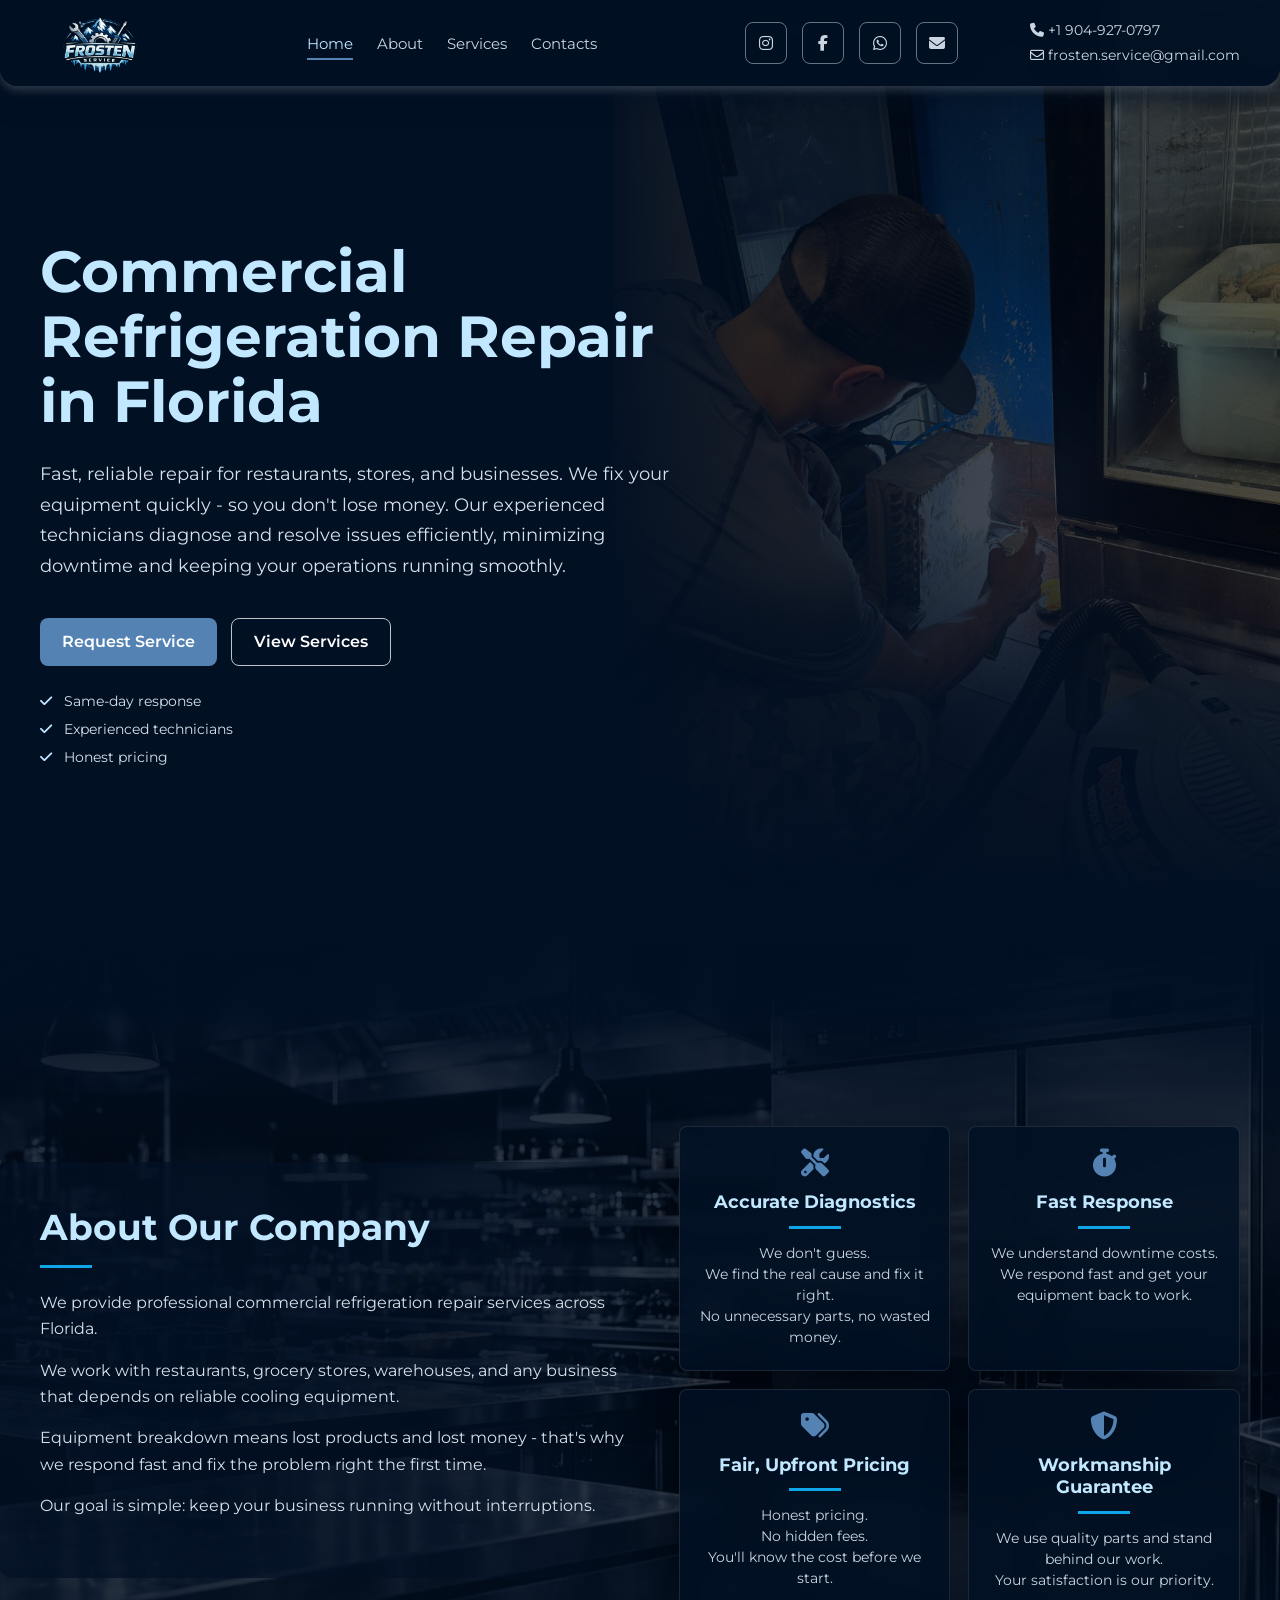
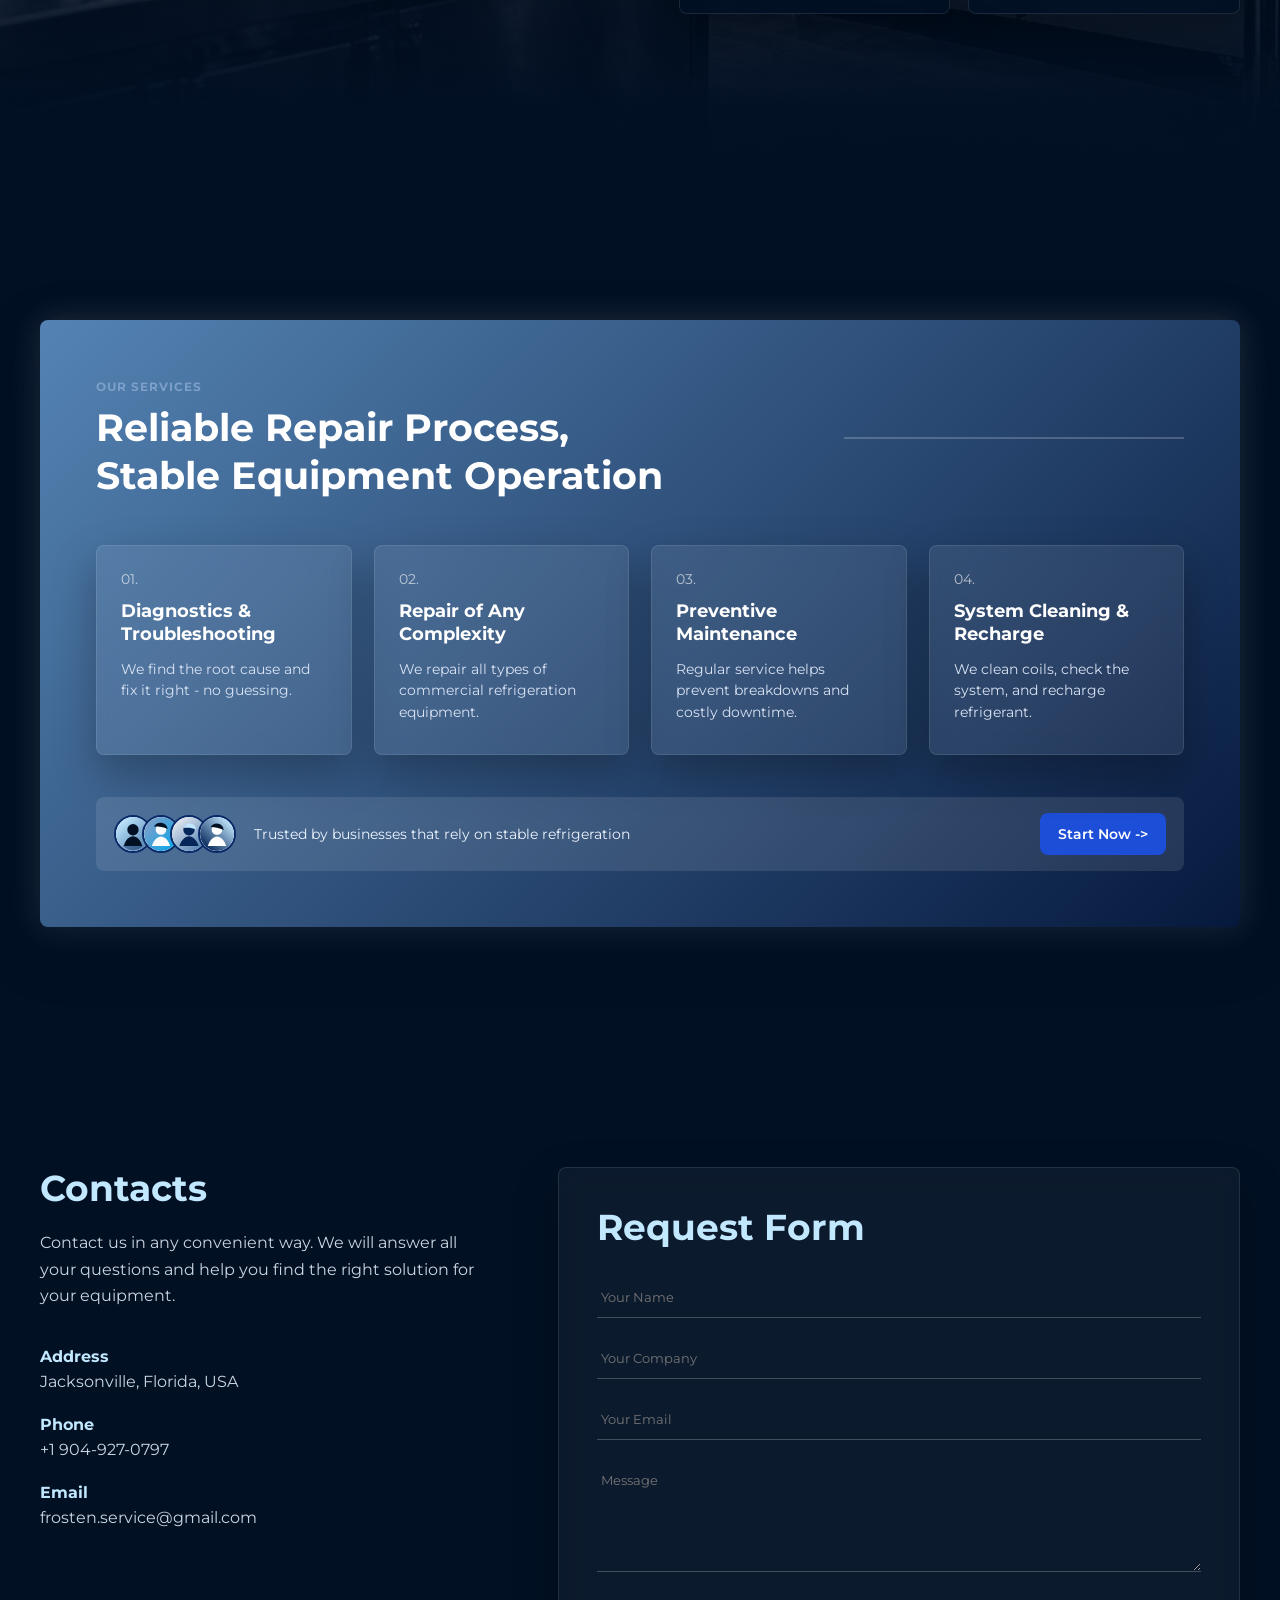
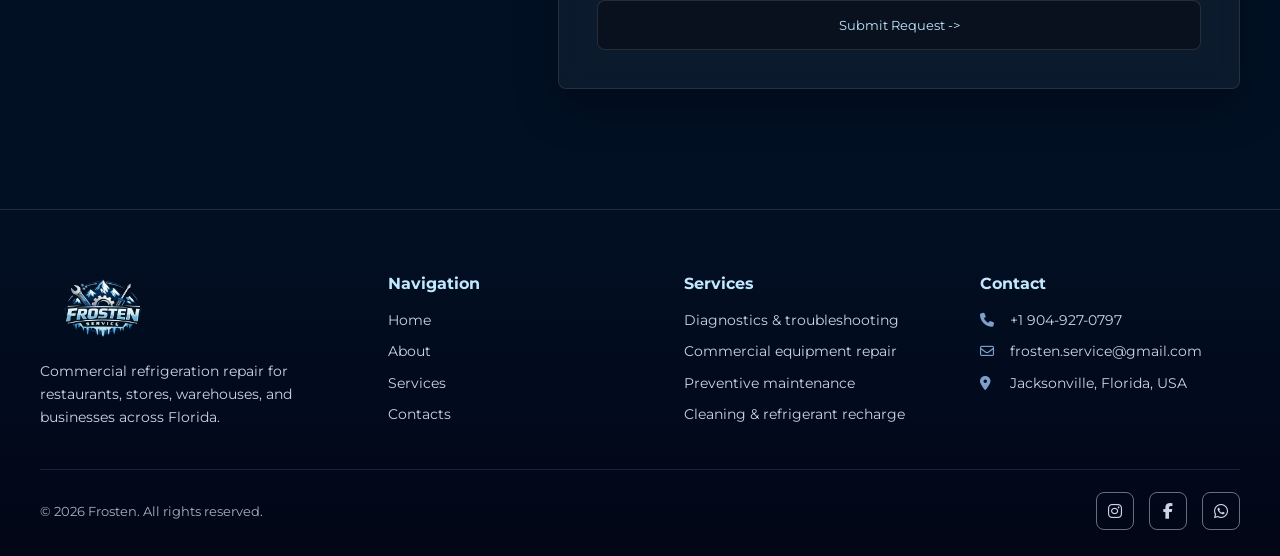
==== index.html @ 77842be0 "Initial website baseline" ====
<!DOCTYPE html>
<html lang="en">

<head>
    <meta charset="UTF-8">
    <meta name="viewport" content="width=device-width, initial-scale=1.0">
    <title>Commercial Refrigeration Repair in Florida</title>
    <meta name="description"
        content="Fast commercial refrigeration repair for restaurants, stores, warehouses, and businesses in Florida.">
    <link rel="stylesheet" href="./style.css?v=20260504-1">
    <link rel="stylesheet" href="https://cdnjs.cloudflare.com/ajax/libs/font-awesome/6.5.0/css/all.min.css">
    <link href="https://fonts.googleapis.com/css2?family=Montserrat:wght@300;400;500;600;700&display=swap"
        rel="stylesheet">



</head>

<body>
    <header class="header">
        <div class="header-container main-container">
            <a href="#hero" class="logo" aria-label="Frosten home">
                <img src="./img/logo.png" alt="Frosten logo">
            </a>

            <button class="menu-toggle" type="button" aria-label="Open menu" aria-expanded="false">
                <span></span>
                <span></span>
                <span></span>
            </button>

            <div class="menu-panel">
                <nav class="nav" aria-label="Primary navigation">
                    <a href="#hero" class="nav-link">Home</a>
                    <a href="#about" class="nav-link">About</a>
                    <a href="#services" class="nav-link">Services</a>
                    <a href="#contact" class="nav-link">Contacts</a>
                </nav>

                <div class="socials" aria-label="Social links">
                    <a href="https://www.instagram.com/frosten_service/" target="_blank" class="social-btn instagram"
                        aria-label="Instagram">
                        <i class="fab fa-instagram"></i>
                    </a>

                    <a href="https://www.facebook.com/share/17W6uy663a/?mibextid=wwXIfr" target="_blank"
                        class="social-btn facebook" aria-label="Facebook">
                        <i class="fab fa-facebook-f"></i>
                    </a>

                    <a href="https://wa.me/19049270797" class="social-btn Whatsapp" aria-label="Whatsapp">
                        <i class="fa-brands fa-whatsapp"></i>
                    </a>

                    <a href="mailto:frosten.service@gmail.com" class="social-btn email" aria-label="Email">
                        <i class="fas fa-envelope"></i>
                    </a>
                </div>

                <div class="header-right">
                    <a class="phone" href="tel:+16503833065">
                        <i class="fa-solid fa-phone"></i> +1 904-927-0797
                    </a>
                    <a class="phone" href="mailto:frosten.service@gmail.com">
                        <i class="fa-regular fa-envelope"></i> frosten.service@gmail.com
                    </a>
                </div>
            </div>
        </div>
    </header>

    <button class="menu-backdrop" type="button" aria-label="Close menu"></button>

    <main>
        <section id="hero" class="hero">
            <img class="hero-bg" src="./img/hero-bg.jpg" alt="">
            <div class="hero-overlay"></div>

            <div class="hero-container main-container">
                <div class="hero-content">
                    <h1>Commercial Refrigeration Repair in Florida</h1>
                    <p class="hero-subtitle">
                        Fast, reliable repair for restaurants, stores, and businesses. We fix your equipment quickly -
                        so you don't lose money. Our experienced technicians diagnose and resolve issues efficiently,
                        minimizing downtime and keeping your operations running smoothly.
                    </p>

                    <div class="hero-buttons">
                        <a href="#contact" class="btn-primary">Request Service</a>
                        <a href="#services" class="btn-secondary">View Services</a>
                    </div>

                    <div class="hero-benefits">
                        <span><i class="fa-solid fa-check"></i> Same-day response</span>
                        <span><i class="fa-solid fa-check"></i> Experienced technicians</span>
                        <span><i class="fa-solid fa-check"></i> Honest pricing</span>
                    </div>
                </div>
            </div>
        </section>

        <section id="about" class="about">
            <img class="about-bg" src="./img/about-bg.jpg" alt="">

            <div class="about-container main-container">
                <div class="about-left">
                    <h2>About Our Company</h2>
                    <div class="line"></div>
                    <p>We provide professional commercial refrigeration repair services across Florida.</p>
                    <p>We work with restaurants, grocery stores, warehouses, and any business that depends on reliable
                        cooling equipment.</p>
                    <p>Equipment breakdown means lost products and lost money - that's why we respond fast and fix the
                        problem right the first time.</p>
                    <p>Our goal is simple: keep your business running without interruptions.</p>
                </div>

                <div class="about-cards">
                    <div class="about-card">
                        <i class="fas fa-tools"></i>
                        <h3>Accurate Diagnostics</h3>
                        <div class="line"></div>
                        <p>We don't guess.<br>We find the real cause and fix it right.<br>No unnecessary parts, no
                            wasted money.</p>
                    </div>

                    <div class="about-card">
                        <i class="fas fa-stopwatch"></i>
                        <h3>Fast Response</h3>
                        <div class="line"></div>
                        <p>We understand downtime costs.<br>We respond fast and get your equipment back to work.</p>
                    </div>

                    <div class="about-card">
                        <i class="fas fa-tags"></i>
                        <h3>Fair, Upfront Pricing</h3>
                        <div class="line"></div>
                        <p>Honest pricing.<br>No hidden fees.<br>You'll know the cost before we start.</p>
                    </div>

                    <div class="about-card">
                        <i class="fas fa-shield-alt"></i>
                        <h3>Workmanship Guarantee</h3>
                        <div class="line"></div>
                        <p>We use quality parts and stand behind our work.<br>Your satisfaction is our priority.</p>
                    </div>
                </div>
            </div>
        </section>

        <section id="services" class="services">
            <div class="services-box main-container">
                <div class="services-top">
                    <div>
                        <span class="services-label">OUR SERVICES</span>
                        <h2>Reliable Repair Process,<br>Stable Equipment Operation</h2>
                    </div>
                    <div class="services-line"></div>
                </div>

                <div class="services-cards">
                    <div class="service-card">
                        <span class="step">01.</span>
                        <h3>Diagnostics & Troubleshooting</h3>
                        <p>We find the root cause and fix it right - no guessing.</p>
                    </div>

                    <div class="service-card">
                        <span class="step">02.</span>
                        <h3>Repair of Any Complexity</h3>
                        <p>We repair all types of commercial refrigeration equipment.</p>
                    </div>

                    <div class="service-card">
                        <span class="step">03.</span>
                        <h3>Preventive Maintenance</h3>
                        <p>Regular service helps prevent breakdowns and costly downtime.</p>
                    </div>

                    <div class="service-card">
                        <span class="step">04.</span>
                        <h3>System Cleaning & Recharge</h3>
                        <p>We clean coils, check the system, and recharge refrigerant.</p>
                    </div>
                </div>

                <div class="services-bottom">
                    <div class="avatars" aria-label="Customer avatars">
                        <img src="./img/user1.svg" alt="Customer avatar">
                        <img src="./img/user2.svg" alt="Customer avatar">
                        <img src="./img/user3.svg" alt="Customer avatar">
                        <img src="./img/user4.svg" alt="Customer avatar">
                    </div>

                    <p>Trusted by businesses that rely on stable refrigeration</p>
                    <a href="#contact" class="services-btn">Start Now -></a>
                </div>
            </div>
        </section>

        <section id="contact" class="contact">
            <div class="contact-container main-container">
                <div class="contact-info">
                    <h2>Contacts</h2>
                    <p class="contact-description">
                        Contact us in any convenient way. We will answer all your questions and help you find the right
                        solution for your equipment.
                    </p>

                    <div class="contact-item">
                        <h4>Address</h4>
                        <p>Jacksonville, Florida, USA</p>
                    </div>

                    <div class="contact-item">
                        <h4>Phone</h4>
                        <p><a href="tel:+19049270797">+1 904-927-0797</a></p>
                    </div>

                    <div class="contact-item">
                        <h4>Email</h4>
                        <p><a href="mailto:frosten.service@gmail.com">frosten.service@gmail.com</a></p>
                    </div>
                </div>

                <div class="contact-form">
                    <h2>Request Form</h2>
                    <form id="contact-form">
                        <input type="text" name="name" placeholder="Your Name" required>
                        <input type="text" name="company" placeholder="Your Company">
                        <input type="email" name="email" placeholder="Your Email" required>
                        <textarea name="message" placeholder="Message" required></textarea>
                        <button type="submit">Submit Request -></button>
                    </form>
                </div>
            </div>
        </section>
    </main>

    <footer class="footer">
        <div class="footer-container main-container">
            <div class="footer-brand">
                <a href="#hero" class="footer-logo" aria-label="Frosten home">
                    <img src="./img/logo.png" alt="Frosten logo">
                </a>
                <p>Commercial refrigeration repair for restaurants, stores, warehouses, and businesses across Florida.
                </p>
            </div>

            <div class="footer-column">
                <h3>Navigation</h3>
                <a href="#hero">Home</a>
                <a href="#about">About</a>
                <a href="#services">Services</a>
                <a href="#contact">Contacts</a>
            </div>

            <div class="footer-column">
                <h3>Services</h3>
                <span>Diagnostics & troubleshooting</span>
                <span>Commercial equipment repair</span>
                <span>Preventive maintenance</span>
                <span>Cleaning & refrigerant recharge</span>
            </div>

            <div class="footer-column footer-contact">
                <h3>Contact</h3>
                <a href="tel:+16503833065"><i class="fa-solid fa-phone"></i> +1 904-927-0797</a>
                <a href="mailto:frostenteam@gmail.com"><i class="fa-regular fa-envelope"></i> frosten.service@gmail.com</a>
                <span><i class="fa-solid fa-location-dot"></i> Jacksonville, Florida, USA</span>
            </div>
        </div>

        <div class="footer-bottom main-container">
            <p>&copy; 2026 Frosten. All rights reserved.</p>
            <div class="footer-socials" aria-label="Social links">
                <div class="socials" aria-label="Social links">
                    <a href="https://www.instagram.com/frosten_service/" target="_blank" class="social-btn instagram"
                        aria-label="Instagram">
                        <i class="fab fa-instagram"></i>
                    </a>

                    <a href="https://www.facebook.com/share/17W6uy663a/?mibextid=wwXIfr" target="_blank"
                        class="social-btn facebook" aria-label="Facebook">
                        <i class="fab fa-facebook-f"></i>
                    </a>

                    <a href="https://wa.me/19049270797" class="social-btn Whatsapp" aria-label="Whatsapp">
                        <i class="fa-brands fa-whatsapp"></i>
                    </a>
                </div>
            </div>
    </footer>

    <script src="./script.js"></script>
    <script src="./form.js"></script>
</body>

</html>
---- style.css ----
:root {
    --color-1: #021024;
    --color-2: #052659;
    --color-3: #5483b3;
    --color-4: #7da0ca;
    --color-5: #c1e8ff;
    --color-6: #ffffff;
    --color-7: #cbd5e1;
    --color-black: #020617;
    --color-blue: #0ea5e9;
    --header-height: 86px;
}

* {
    margin: 0;
    padding: 0;
    box-sizing: border-box;
}

html {
    scroll-behavior: smooth;
}

body {
    min-width: 320px;
    background: var(--color-1);
    color: var(--color-6);
    font-family: "Montserrat", sans-serif;
    font-weight: 400;
}

body,
input,
textarea,
button {
    font-family: "Montserrat", sans-serif;
}

h1,
h2,
h3,
h4,
p,
a,
span,
input,
textarea,
button {
    font-family: "Montserrat", sans-serif;
}

body :not(i):not(.fa):not(.fas):not(.far):not(.fab):not(.fa-solid):not(.fa-regular):not(.fa-brands) {
    font-family: "Montserrat", sans-serif !important;
}

img {
    display: block;
    max-width: 100%;
}

a {
    color: inherit;
}

section {
    min-height: 100vh;
    scroll-margin-top: var(--header-height);
}

.main-container {
    width: min(100% - 40px, 1200px);
    margin-inline: auto;
}

.header {
    position: fixed;
    top: 0;
    left: 0;
    z-index: 1000;
    width: 100%;
    background: rgba(2, 16, 36, 0.96);
    border-radius: 0 0 18px 18px;
    box-shadow:
        0 4px 10px rgba(255, 255, 255, 0.18),
        0 12px 24px rgba(2, 16, 36, 0.72);
    backdrop-filter: blur(12px);
}

.header-container {
    min-height: var(--header-height);
    display: grid;
    grid-template-columns: auto 1fr auto auto;
    align-items: center;
    gap: 22px;
    padding-block: 10px;
}

.logo {
    width: 118px;
    text-decoration: none;
}

.logo img {
    width: 100%;
    height: 62px;
    object-fit: contain;
}

.menu-toggle {
    display: none;
}

.menu-backdrop {
    display: none;
}

.menu-panel {
    display: contents;
}

.nav {
    display: flex;
    justify-content: center;
    align-items: center;
    gap: 24px;
}

.nav-link {
    position: relative;
    color: var(--color-7);
    font-size: 15px;
    text-decoration: none;
    transition: color 0.25s ease;
}

.nav-link:hover,
.nav-link.active {
    color: var(--color-5);
}

.nav-link::after {
    content: "";
    position: absolute;
    left: 0;
    bottom: -7px;
    width: 0;
    height: 2px;
    background: var(--color-3);
    transition: width 0.25s ease;
}

.nav-link.active::after {
    width: 100%;
}

.socials {
    display: flex;
    gap: 15px;
}

.social-btn {
    width: 42px;
    height: 42px;
    display: grid;
    place-items: center;
    color: var(--color-7);
    border: 1px solid rgba(203, 213, 225, 0.5);
    border-radius: 8px;
    text-decoration: none;
    transition: transform 0.25s ease, background 0.25s ease, border-color 0.25s ease;
}

.social-btn:hover {
    transform: translateY(-3px);
    color: var(--color-6);
}

.instagram:hover {
    background: #e1306c;
    border-color: #e1306c;
}

.facebook:hover {
    background: #1877f2;
    border-color: #1877f2;
}

.Whatsapp:hover {
    background: #2cb742;
    border-color: #2cb742;
}

.email:hover {
    background: #475569;
    border-color: #475569;
}

.header-right {
    display: flex;
    flex-direction: column;
    gap: 8px;
    margin-left: 50px;
}

.phone {
    color: var(--color-7);
    font-size: 14px;
    line-height: 1.2;
    text-decoration: none;
    white-space: nowrap;
}

.phone:hover {
    color: var(--color-5);
}

.hero {
    position: relative;
    min-height: 100vh;
    padding-top: var(--header-height);
    display: flex;
    align-items: center;
    overflow: hidden;
    background: var(--color-1);
}

.hero-bg {
    position: absolute;
    inset: 0 0 0 auto;
    width: 52%;
    height: 100%;
    object-fit: cover;
    z-index: 1;
    filter: brightness(0.52) contrast(1.08) saturate(0.92);
}

.hero-overlay {
    position: absolute;
    inset: 0;
    z-index: 2;
    pointer-events: none;
    background:
        linear-gradient(90deg, var(--color-1) 0%, var(--color-1) 39%, rgba(2, 16, 36, 0.96) 48%, rgba(2, 16, 36, 0.58) 60%, rgba(2, 16, 36, 0.14) 100%),
        linear-gradient(180deg, transparent 0%, transparent 58%, rgba(2, 16, 36, 0.74) 78%, rgba(2, 16, 36, 1) 100%),
        linear-gradient(0deg, rgba(2, 16, 36, 0.24), rgba(2, 16, 36, 0.24));
}

.hero-container {
    position: relative;
    z-index: 2;
    padding-block: 90px 70px;
}

.hero-content {
    max-width: 720px;
}

.hero h1 {
    max-width: 680px;
    margin-bottom: 24px;
    color: var(--color-5);
    font-size: clamp(36px, 5vw, 58px);
    line-height: 1.12;
}

.hero-subtitle {
    max-width: 650px;
    margin-bottom: 36px;
    color: #d7e0ea;
    font-size: 18px;
    line-height: 1.7;
}

.hero-buttons {
    display: flex;
    flex-wrap: wrap;
    gap: 14px;
    margin-bottom: 26px;
}

.btn-primary,
.btn-secondary,
.services-btn {
    display: inline-flex;
    align-items: center;
    justify-content: center;
    min-height: 48px;
    padding: 13px 22px;
    border-radius: 8px;
    font-weight: 600;
    text-decoration: none;
    transition: background 0.25s ease, border-color 0.25s ease, transform 0.25s ease;
}

.btn-primary {
    background: var(--color-3);
    color: var(--color-6);
}

.btn-primary:hover {
    background: var(--color-blue);
    transform: translateY(-2px);
}

.btn-secondary {
    color: var(--color-6);
    border: 1px solid rgba(255, 255, 255, 0.75);
}

.btn-secondary:hover {
    border-color: var(--color-5);
    background: rgba(255, 255, 255, 0.08);
    transform: translateY(-2px);
}

.hero-benefits {
    display: grid;
    gap: 10px;
    color: #d7e0ea;
    font-size: 14px;
}

.hero-benefits i {
    margin-right: 8px;
    color: var(--color-5);
}

.about {
    position: relative;
    overflow: hidden;
    background: var(--color-black);
}

.about-bg {
    position: absolute;
    inset: 0;
    width: 100%;
    height: 100%;
    object-fit: cover;
    z-index: 1;
    filter: brightness(0.48) contrast(1.08) saturate(0.9);
}

.about::before {
    content: "";
    position: absolute;
    inset: 0;
    z-index: 2;
    pointer-events: none;
    background:
        linear-gradient(180deg, rgba(2, 16, 36, 1) 0%, rgba(2, 16, 36, 0.96) 12%, rgba(2, 16, 36, 0.42) 32%, rgba(2, 16, 36, 0.4) 66%, rgba(2, 16, 36, 0.98) 90%, rgba(2, 16, 36, 1) 100%),
        linear-gradient(0deg, rgba(2, 16, 36, 0.18), rgba(2, 16, 36, 0.18));
}

.about-container {
    position: relative;
    z-index: 3;
    min-height: 100vh;
    display: grid;
    grid-template-columns: minmax(0, 1fr) minmax(420px, 0.95fr);
    align-items: center;
    gap: 48px;
    padding-block: 130px 90px;
}

.about-left {
    position: relative;
}

.about-left::before {
    content: "";
    position: absolute;
    inset: -44px;
    z-index: -1;
    border-radius: 18px;
    background: radial-gradient(circle at 25% center, rgba(2, 16, 36, 0.95), rgba(2, 16, 36, 0.64) 65%, transparent);
}

.about-left h2,
.contact-info h2,
.contact-form h2 {
    color: var(--color-5);
    font-size: clamp(28px, 3vw, 36px);
    line-height: 1.2;
}

.line {
    width: 52px;
    height: 3px;
    margin: 16px 0 22px;
    background: var(--color-blue);
}

.about-left p {
    max-width: 590px;
    margin-bottom: 15px;
    color: #d7e0ea;
    line-height: 1.65;
}

.about-cards {
    display: grid;
    grid-template-columns: repeat(2, minmax(0, 1fr));
    gap: 18px;
}

.about-card,
.service-card,
.contact-form {
    border: 1px solid rgba(255, 255, 255, 0.1);
    box-shadow: 0 18px 44px rgba(0, 0, 0, 0.28);
    backdrop-filter: blur(10px);
}

.about-card {
    min-height: 224px;
    padding: 22px 18px;
    display: flex;
    flex-direction: column;
    align-items: center;
    text-align: center;
    background: rgba(2, 16, 36, 0.88);
    border-radius: 8px;
    transition: transform 0.25s ease, background 0.25s ease;
}

.about-card:hover {
    transform: translateY(-6px);
    background: rgba(5, 38, 89, 0.94);
}

.about-card i {
    margin-bottom: 14px;
    color: var(--color-3);
    font-size: 28px;
}

.about-card h3 {
    color: var(--color-5);
    font-size: 18px;
    line-height: 1.25;
}

.about-card .line {
    margin: 12px auto 14px;
}

.about-card p {
    color: var(--color-7);
    font-size: 14px;
    line-height: 1.5;
}

.services {
    min-height: auto;
    padding: 120px 0;
    background: var(--color-1);
}

.services-box {
    padding: 56px;
    color: var(--color-6);
    background: linear-gradient(135deg, #5483b3, #06193d);
    border-radius: 8px;
    box-shadow:
        0 20px 54px rgba(2, 16, 36, 0.42),
        0 0 34px rgba(255, 255, 255, 0.14);
}

.services-top {
    display: flex;
    justify-content: space-between;
    align-items: center;
    gap: 34px;
    margin-bottom: 46px;
}

.services-label {
    display: inline-block;
    margin-bottom: 10px;
    color: var(--color-4);
    font-size: 12px;
    font-weight: 700;
    letter-spacing: 1px;
}

.services-top h2 {
    font-size: clamp(28px, 3vw, 38px);
    line-height: 1.25;
}

.services-line {
    flex: 1;
    max-width: 340px;
    height: 2px;
    background: rgba(255, 255, 255, 0.2);
}

.services-cards {
    display: grid;
    grid-template-columns: repeat(4, minmax(0, 1fr));
    gap: 22px;
    margin-bottom: 42px;
}

.service-card {
    min-height: 210px;
    padding: 24px;
    background: rgba(255, 255, 255, 0.08);
    border-radius: 8px;
    transition: transform 0.25s ease, background 0.25s ease;
}

.service-card:hover {
    transform: translateY(-7px);
    background: rgba(255, 255, 255, 0.15);
}

.step {
    display: block;
    margin-bottom: 12px;
    opacity: 0.64;
    font-size: 14px;
}

.service-card h3 {
    margin-bottom: 12px;
    font-size: 18px;
    line-height: 1.3;
}

.service-card p {
    color: #d8e2f4;
    font-size: 14px;
    line-height: 1.55;
}

.services-bottom {
    display: flex;
    align-items: center;
    gap: 18px;
    padding: 16px 18px;
    background: rgba(255, 255, 255, 0.1);
    border-radius: 8px;
}

.avatars {
    display: flex;
    flex-shrink: 0;
    padding-left: 10px;
}

.avatars img {
    width: 38px;
    height: 38px;
    margin-left: -10px;
    border: 2px solid #0a2b6a;
    border-radius: 50%;
    background: var(--color-6);
}

.services-bottom p {
    flex: 1;
    color: #ecf4ff;
    font-size: 14px;
}

.services-btn {
    min-height: 42px;
    padding: 10px 18px;
    background: #1d4ed8;
    color: var(--color-6);
    font-size: 14px;
}

.services-btn:hover {
    background: #2563eb;
    transform: translateY(-2px);
}

.contact {
    min-height: auto;
    padding: 120px 0;
    background: var(--color-1);
}

.contact-container {
    display: grid;
    grid-template-columns: minmax(280px, 0.8fr) minmax(0, 1.2fr);
    align-items: stretch;
    gap: 64px;
}

.contact-description {
    margin: 20px 0 38px;
    color: var(--color-7);
    line-height: 1.65;
}

.contact-item {
    margin-bottom: 24px;
}

.contact-item h4 {
    margin-bottom: 6px;
    color: var(--color-5);
}

.contact-item p,
.contact-item a {
    color: var(--color-7);
    text-decoration: none;
}

.contact-item a:hover {
    color: var(--color-5);
}

.contact-form {
    padding: 38px;
    background: rgba(255, 255, 255, 0.045);
    border-radius: 8px;
}

.contact-form h2 {
    margin-bottom: 28px;
}

.contact-form form {
    display: grid;
    gap: 20px;
}

.contact-form input,
.contact-form textarea {
    width: 100%;
    padding: 12px 4px;
    color: var(--color-6);
    background: transparent;
    border: 0;
    border-bottom: 1px solid rgba(255, 255, 255, 0.22);
    outline: none;
}

.contact-form input:focus,
.contact-form textarea:focus {
    border-color: var(--color-5);
}

.contact-form textarea {
    min-height: 112px;
    resize: vertical;
}

.contact-form button {
    min-height: 50px;
    margin-top: 8px;
    color: var(--color-5);
    background: rgba(0, 0, 0, 0.35);
    border: 1px solid rgba(255, 255, 255, 0.12);
    border-radius: 8px;
    cursor: pointer;
    transition: background 0.25s ease, transform 0.25s ease;
}

.contact-form button:hover {
    background: var(--color-2);
    transform: translateY(-2px);
}

.footer {
    padding: 64px 0 26px;
    background:
        linear-gradient(180deg, rgba(2, 16, 36, 0.94), #020617),
        var(--color-black);
    border-top: 1px solid rgba(193, 232, 255, 0.16);
}

.footer-container {
    display: grid;
    grid-template-columns: minmax(240px, 1.2fr) repeat(3, minmax(160px, 1fr));
    gap: 36px;
    padding-bottom: 40px;
}

.footer-logo {
    width: 124px;
    display: inline-block;
    margin-bottom: 18px;
}

.footer-logo img {
    width: 100%;
    height: 64px;
    object-fit: contain;
}

.footer-brand p {
    max-width: 340px;
    color: var(--color-7);
    font-size: 14px;
    line-height: 1.65;
}

.footer-column {
    display: flex;
    flex-direction: column;
    gap: 11px;
}

.footer-column h3 {
    margin-bottom: 6px;
    color: var(--color-5);
    font-size: 16px;
}

.footer-column a,
.footer-column span {
    color: var(--color-7);
    font-size: 14px;
    line-height: 1.45;
    text-decoration: none;
    overflow-wrap: anywhere;
}

.footer-column a:hover {
    color: var(--color-5);
}

.footer-contact i {
    width: 18px;
    margin-right: 8px;
    color: var(--color-4);
}

.footer-bottom {
    display: flex;
    align-items: center;
    justify-content: space-between;
    gap: 20px;
    padding-top: 22px;
    border-top: 1px solid rgba(193, 232, 255, 0.12);
}

.footer-bottom p {
    color: rgba(203, 213, 225, 0.82);
    font-size: 13px;
}

.footer-socials {
    display: flex;
    gap: 10px;
}

.footer-socials .social-btn {
    width: 38px;
    height: 38px;
}

@media (max-width: 1100px) {
    .about-container,
    .contact-container {
        grid-template-columns: 1fr;
    }

    .about-cards {
        grid-template-columns: repeat(2, minmax(220px, 1fr));
    }

    .services-cards {
        grid-template-columns: repeat(2, minmax(0, 1fr));
    }
}

@media (max-width: 1000px) {
    :root {
        --header-height: 76px;
    }

    .main-container {
        width: min(100% - 28px, 1200px);
    }

    .header {
        border-radius: 0 0 12px 12px;
    }

    body.menu-open {
        overflow: hidden;
    }

    .header-container {
        grid-template-columns: 1fr auto;
        gap: 12px;
        min-height: var(--header-height);
        position: relative;
        z-index: 1003;
    }

    .logo {
        width: 104px;
    }

    .logo img {
        height: 54px;
    }

    .menu-toggle {
        width: 48px;
        height: 48px;
        display: inline-flex;
        flex-direction: column;
        align-items: center;
        justify-content: center;
        gap: 6px;
        position: relative;
        z-index: 1002;
        color: var(--color-5);
        background: rgba(255, 255, 255, 0.06);
        border: 1px solid rgba(193, 232, 255, 0.28);
        border-radius: 8px;
        cursor: pointer;
    }

    .menu-backdrop {
        position: fixed;
        top: var(--header-height);
        right: 0;
        bottom: 0;
        left: 0;
        z-index: 900;
        display: block;
        opacity: 0;
        visibility: hidden;
        pointer-events: none;
        background: rgba(0, 0, 0, 0.72);
        border: 0;
        cursor: default;
        transition: opacity 0.28s ease, visibility 0.28s ease;
    }

    body.menu-open .menu-backdrop {
        opacity: 1;
        visibility: visible;
        pointer-events: auto;
    }

    .menu-toggle span {
        width: 24px;
        height: 2px;
        display: block;
        background: currentColor;
        border-radius: 999px;
        transform-origin: center;
        transition: transform 0.28s ease, opacity 0.2s ease;
    }

    body.menu-open .menu-toggle span:nth-child(1) {
        transform: translateY(8px) rotate(45deg);
    }

    body.menu-open .menu-toggle span:nth-child(2) {
        opacity: 0;
    }

    body.menu-open .menu-toggle span:nth-child(3) {
        transform: translateY(-8px) rotate(-45deg);
    }

    .menu-panel {
        position: fixed;
        top: calc(var(--header-height) + 14px);
        left: 14px;
        right: 14px;
        z-index: 1001;
        display: flex;
        flex-direction: column;
        padding: 18px;
        opacity: 0;
        visibility: hidden;
        transform: translateY(-18px);
        pointer-events: none;
        background: rgba(2, 16, 36, 0.99);
        border: 1px solid rgba(193, 232, 255, 0.18);
        border-radius: 8px;
        box-shadow: 0 22px 48px rgba(0, 0, 0, 0.52);
        backdrop-filter: blur(16px);
        transition: opacity 0.28s ease, transform 0.28s ease, visibility 0.28s ease;
    }

    .nav {
        display: flex;
        flex-direction: column;
        align-items: stretch;
        gap: 0;
        overflow: visible;
    }

    .nav-link {
        width: 100%;
        padding: 14px 4px;
        font-size: 17px;
        border-bottom: 1px solid rgba(255, 255, 255, 0.08);
    }

    .nav-link::after {
        display: none;
    }

    .socials {
        display: grid;
        grid-template-columns: repeat(4, 1fr);
        gap: 10px;
        padding: 16px 0;
    }

    .social-btn {
        width: 100%;
        height: 46px;
    }

    .header-right {
        align-items: flex-start;
        gap: 10px;
        margin-left: 0;
        padding-top: 16px;
        border-top: 1px solid rgba(255, 255, 255, 0.08);
    }

    .phone {
        font-size: 13px;
    }

    body.menu-open .menu-panel {
        opacity: 1;
        visibility: visible;
        transform: translateY(0);
        pointer-events: auto;
    }

    .hero {
        min-height: auto;
    }

    .hero-bg {
        width: 100%;
        opacity: 0.42;
        filter: brightness(0.46) contrast(1.08) saturate(0.88);
    }

    .hero-overlay {
        background:
            linear-gradient(90deg, rgba(2, 16, 36, 0.98), rgba(2, 16, 36, 0.7) 58%, rgba(2, 16, 36, 0.22)),
            linear-gradient(180deg, transparent 0%, rgba(2, 16, 36, 0.22) 44%, rgba(2, 16, 36, 1) 100%);
    }

    .hero-container {
        padding-block: 72px 58px;
    }

    .hero-subtitle {
        font-size: 16px;
    }

    .hero-buttons {
        flex-direction: column;
    }

    .btn-primary,
    .btn-secondary {
        width: 100%;
    }

    .about-container {
        min-height: auto;
        padding-block: 88px 70px;
    }

    .about-left::before {
        inset: -20px;
    }

    .about-cards,
    .services-cards {
        grid-template-columns: 1fr;
    }

    .services {
        padding: 78px 0;
    }

    .services-box {
        padding: 30px 18px;
    }

    .services-top {
        align-items: flex-start;
        flex-direction: column;
        gap: 18px;
        margin-bottom: 30px;
    }

    .services-line {
        width: 100%;
        max-width: none;
    }

    .services-bottom {
        align-items: flex-start;
        flex-direction: column;
    }

    .services-btn {
        width: 100%;
    }

    .contact {
        padding: 78px 0;
    }

    .contact-container {
        gap: 36px;
    }

    .contact-form {
        padding: 28px 18px;
    }

    .footer {
        padding-top: 48px;
    }

    .footer-container {
        grid-template-columns: 1fr 1fr;
        gap: 30px 22px;
        padding-bottom: 32px;
    }
}

@media (max-width: 430px) {
    :root {
        --header-height: 76px;
    }

    .nav {
        gap: 0;
    }

    .nav-link {
        font-size: 14px;
    }

    .hero h1 {
        font-size: 34px;
    }

    .footer-container {
        grid-template-columns: 1fr;
    }

    .footer-bottom {
        align-items: flex-start;
        flex-direction: column;
    }
}
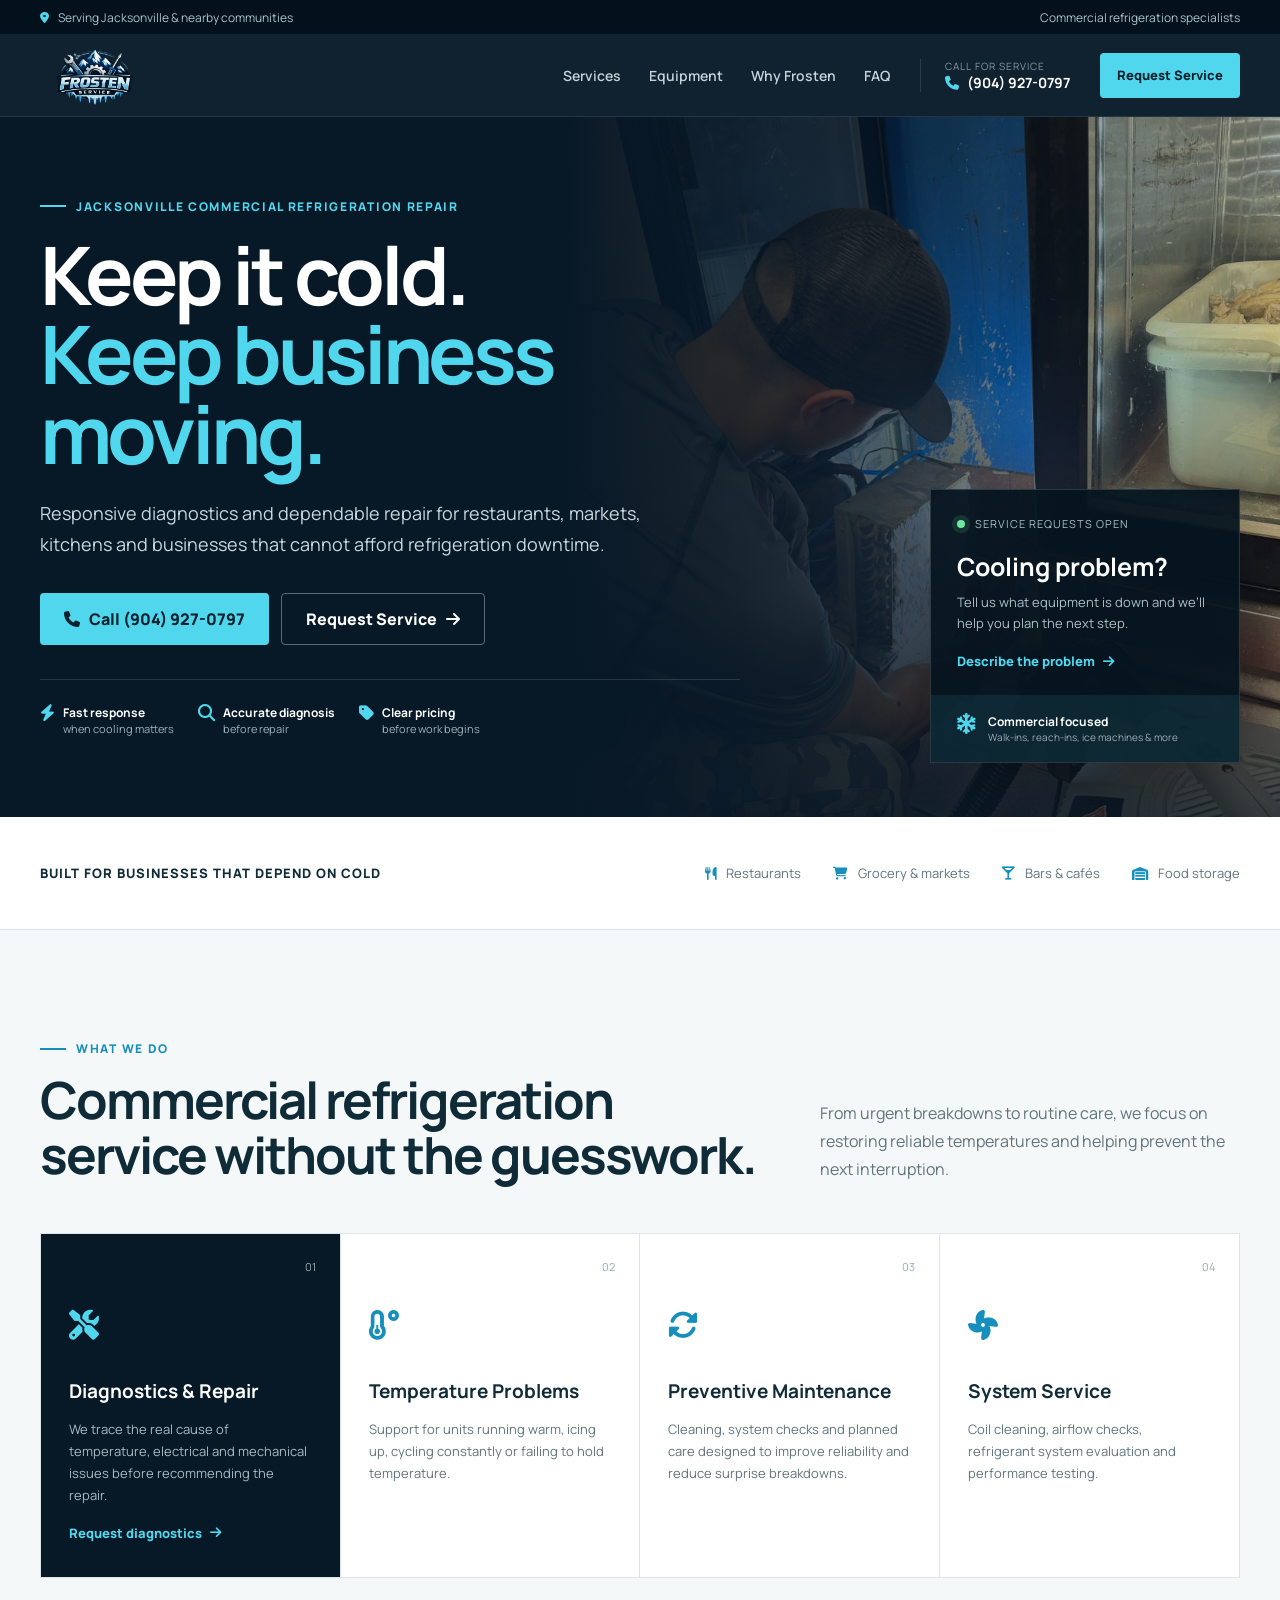
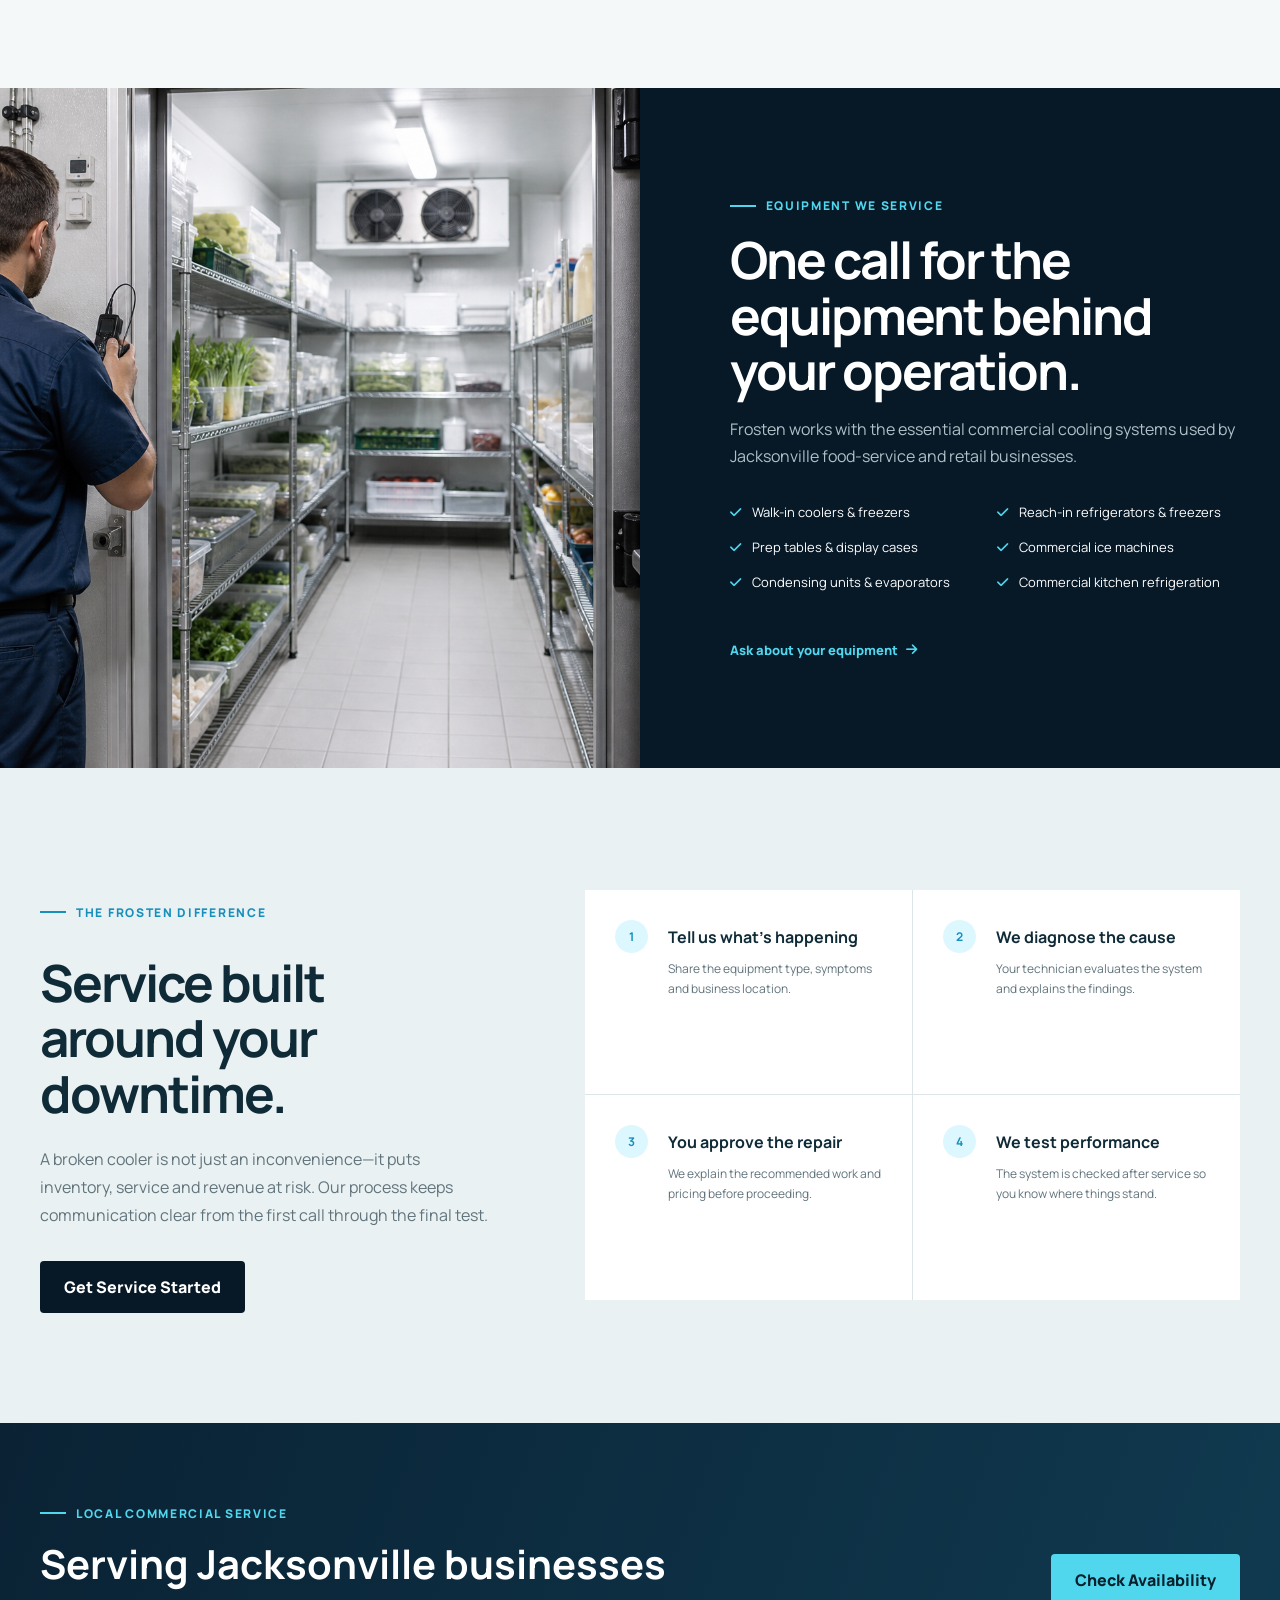
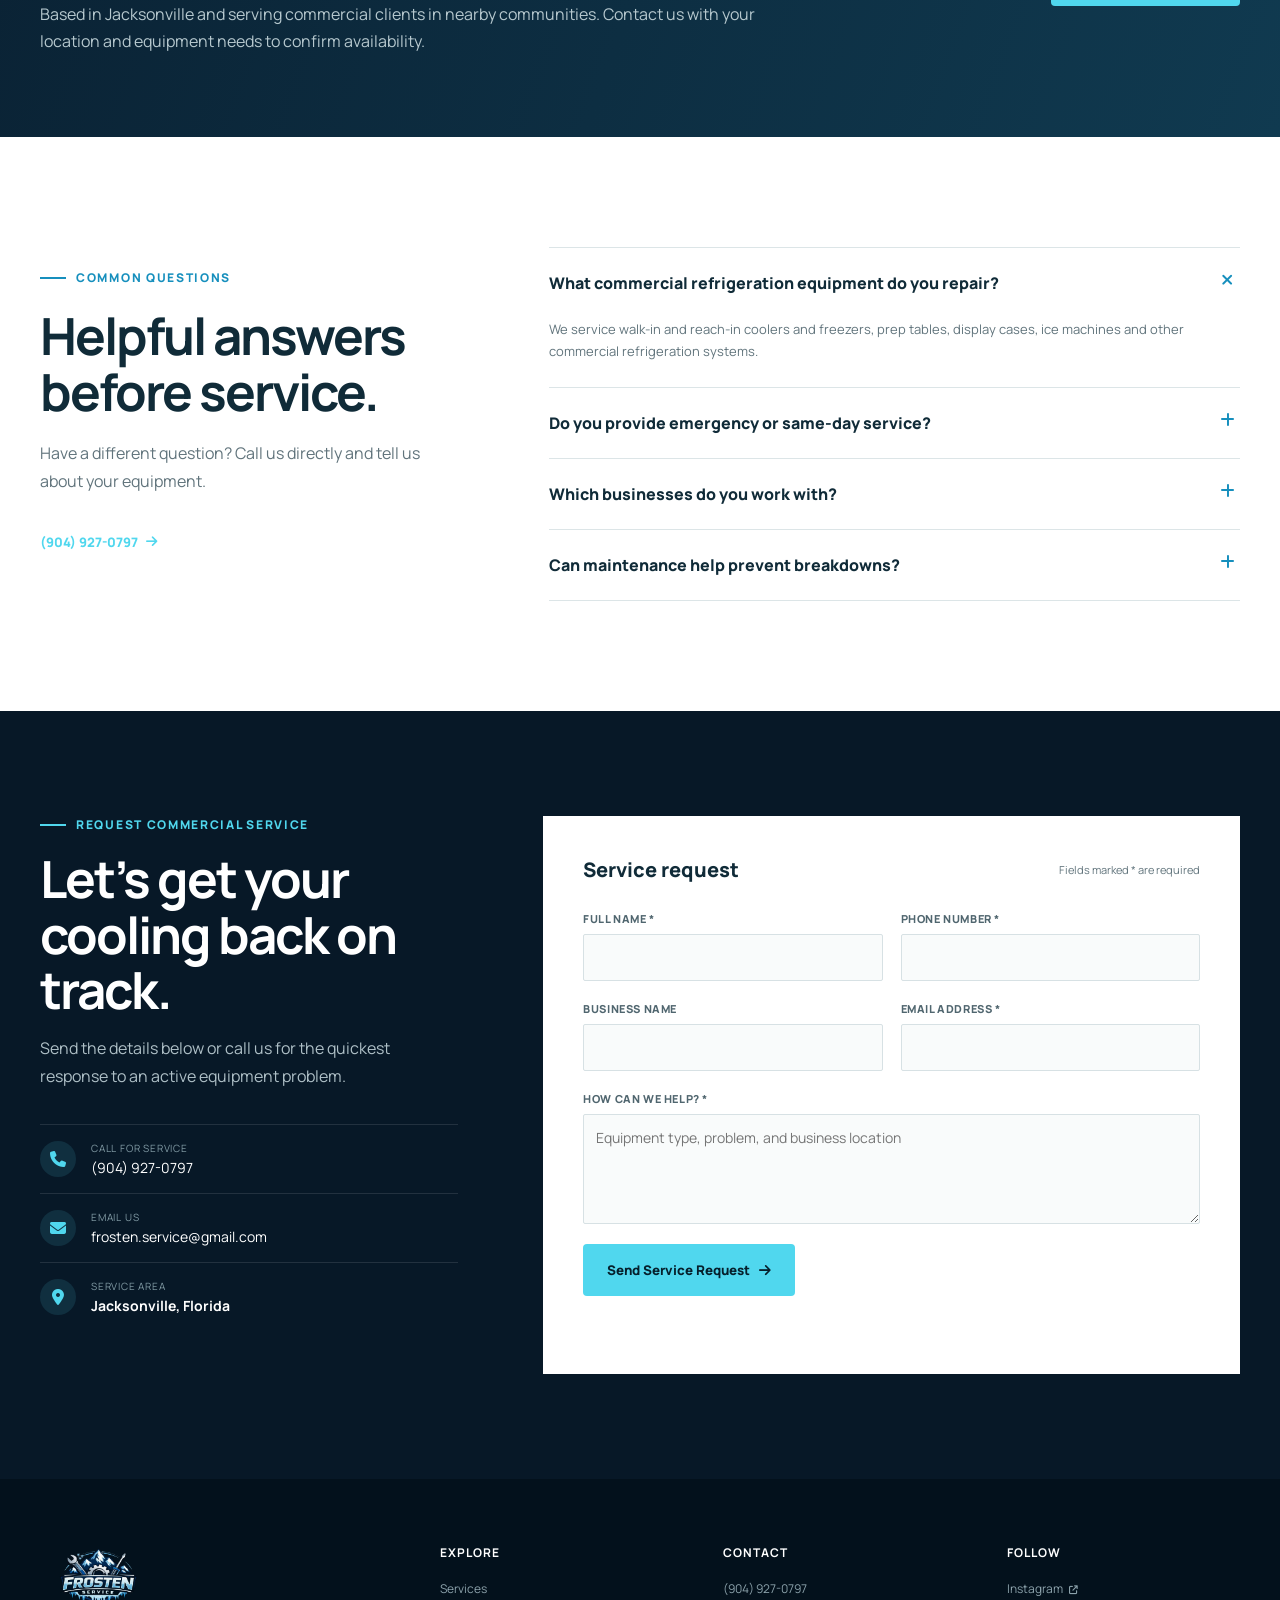
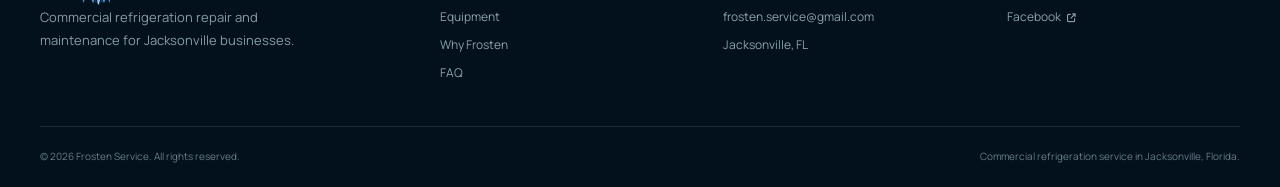
==== commit 43dd2ba6: "Redesign commercial refrigeration landing page" ====
--- a/index.html
+++ b/index.html
@@ -1,298 +1,438 @@
 <!DOCTYPE html>
 <html lang="en">
+<head>
+  <meta charset="UTF-8">
+<meta name="viewport" content="width=device-width, initial-scale=1.0">
+  <title>Commercial Refrigeration Repair Jacksonville, FL | Frosten</title>
+  <meta name="description" content="Fast commercial refrigeration repair in Jacksonville, FL for restaurants, stores and food-service businesses. Call Frosten for diagnostics, repair and maintenance.">
+  <meta name="robots" content="index, follow">
+<meta name="theme-color" content="#071827">
+  <meta property="og:type" content="website">
+<meta property="og:title" content="Commercial Refrigeration Repair in Jacksonville | Frosten">
+<meta property="og:description" content="Responsive commercial refrigeration repair that helps Jacksonville businesses protect inventory and reduce downtime.">
+<meta property="og:locale" content="en_US">
+<!-- Browser tab icon -->
+<link rel="icon" type="image/png" href="./img/logo.png">
+<link rel="apple-touch-icon" href="./img/logo.png">
+  <link rel="preconnect" href="https://fonts.googleapis.com">
+<link rel="preconnect" href="https://fonts.gstatic.com" crossorigin>
+<link href="https://fonts.googleapis.com/css2?family=Manrope:wght@400;500;600;700;800&amp;display=swap" rel="stylesheet">
+<link rel="stylesheet" href="https://cdnjs.cloudflare.com/ajax/libs/font-awesome/6.5.0/css/all.min.css">
+<link rel="stylesheet" href="./style.css?v=20260825-1">
+  <script type="application/ld+json">{"@context":"https://schema.org","@type":"HVACBusiness","name":"Frosten Service","description":"Commercial refrigeration diagnostics, repair and preventive maintenance for Jacksonville businesses.","telephone":"+1-904-927-0797","email":"frosten.service@gmail.com","areaServed":{"@type":"City","name":"Jacksonville"},"address":{"@type":"PostalAddress","addressLocality":"Jacksonville","addressRegion":"FL","addressCountry":"US"},"sameAs":["https://www.instagram.com/frosten_service/","https://www.facebook.com/share/17W6uy663a/?mibextid=wwXIfr"]}</script>
+</head>
+<body>
+  <!-- Accessibility shortcut -->
+  <a class="skip-link" href="#main">Skip to content</a>
+  <!-- Top information bar -->
+  <div class="topbar">
+<div class="main-container">
+<span>
+<i class="fa-solid fa-location-dot">
+</i> Serving Jacksonville &amp; nearby communities</span>
+<span>Commercial refrigeration specialists</span>
+</div>
+</div>
+  <!-- Main navigation -->
+  <header class="header">
+<div class="header-container main-container">
+    <a href="#home" class="logo" aria-label="Frosten Service home">
+<img src="./img/logo.png" alt="Frosten Service">
+</a>
+    <button class="menu-toggle" type="button" aria-label="Open menu" aria-expanded="false">
+<span>
+</span>
+<span>
+</span>
+<span>
+</span>
+</button>
+    <div class="menu-panel">
+<nav class="nav" aria-label="Primary navigation">
+<a href="#services" class="nav-link">Services</a>
+<a href="#equipment" class="nav-link">Equipment</a>
+<a href="#why-us" class="nav-link">Why Frosten</a>
+<a href="#faq" class="nav-link">FAQ</a>
+</nav>
+<a class="header-phone" href="tel:+19049270797">
+<span>Call for service</span>
+<strong>
+<i class="fa-solid fa-phone">
+</i> (904) 927-0797</strong>
+</a>
+<a class="btn btn-small" href="#contact">Request Service</a>
+</div>
+  </div>
+</header>
+<button class="menu-backdrop" type="button" aria-label="Close menu">
+</button>
+  <main id="main">
+    <!-- Hero section -->
+    <section id="home" class="hero">
+<img class="hero-bg" src="./img/hero-bg.jpg" alt="Commercial refrigeration technician servicing equipment">
+<div class="hero-shade">
+</div>
+<div class="hero-container main-container">
+      <div class="hero-copy">
+<p class="eyebrow">
+<span>
+</span> Jacksonville commercial refrigeration repair</p>
+<h1>Keep it cold.<br>
+<em>Keep business moving.</em>
+</h1>
+<p class="hero-lead">Responsive diagnostics and dependable repair for restaurants, markets, kitchens and businesses that cannot afford refrigeration downtime.</p>
+<div class="hero-actions">
+<a class="btn btn-primary" href="tel:+19049270797">
+<i class="fa-solid fa-phone">
+</i> Call (904) 927-0797</a>
+<a class="btn btn-ghost" href="#contact">Request Service <i class="fa-solid fa-arrow-right">
+</i>
+</a>
+</div>
+<div class="trust-row">
+<span>
+<i class="fa-solid fa-bolt">
+</i>
+<b>Fast response</b> when cooling matters</span>
+<span>
+<i class="fa-solid fa-magnifying-glass">
+</i>
+<b>Accurate diagnosis</b> before repair</span>
+<span>
+<i class="fa-solid fa-tag">
+</i>
+<b>Clear pricing</b> before work begins</span>
+</div>
+</div>
+      <aside class="hero-card">
+<p class="status">
+<span>
+</span> Service requests open</p>
+<h2>Cooling problem?</h2>
+<p>Tell us what equipment is down and we’ll help you plan the next step.</p>
+<a href="#contact">Describe the problem <i class="fa-solid fa-arrow-right">
+</i>
+</a>
+<div class="hero-card-note">
+<i class="fa-solid fa-snowflake">
+</i>
+<span>
+<strong>Commercial focused</strong>Walk-ins, reach-ins, ice machines &amp; more</span>
+</div>
+</aside>
+    </div>
+</section>
+    <!-- Types of businesses served -->
+    <section class="business-strip" aria-label="Businesses we serve">
+<div class="main-container">
+<p>Built for businesses that depend on cold</p>
+<div>
+<span>
+<i class="fa-solid fa-utensils">
+</i> Restaurants</span>
+<span>
+<i class="fa-solid fa-cart-shopping">
+</i> Grocery &amp; markets</span>
+<span>
+<i class="fa-solid fa-martini-glass">
+</i> Bars &amp; cafés</span>
+<span>
+<i class="fa-solid fa-warehouse">
+</i> Food storage</span>
+</div>
+</div>
+</section>
+    <!-- Services -->
+    <section id="services" class="section services">
+<div class="main-container">
+<div class="section-heading">
+<div>
+<p class="eyebrow dark">
+<span>
+</span> What we do</p>
+<h2>Commercial refrigeration service without the guesswork.</h2>
+</div>
+<p>From urgent breakdowns to routine care, we focus on restoring reliable temperatures and helping prevent the next interruption.</p>
+</div>
+<div class="service-grid">
+      <article class="service-card featured">
+<span class="number">01</span>
+<i class="fa-solid fa-screwdriver-wrench">
+</i>
+<h3>Diagnostics &amp; Repair</h3>
+<p>We trace the real cause of temperature, electrical and mechanical issues before recommending the repair.</p>
+<a href="#contact">Request diagnostics <i class="fa-solid fa-arrow-right">
+</i>
+</a>
+</article>
+      <article class="service-card">
+<span class="number">02</span>
+<i class="fa-solid fa-temperature-low">
+</i>
+<h3>Temperature Problems</h3>
+<p>Support for units running warm, icing up, cycling constantly or failing to hold temperature.</p>
+</article>
+      <article class="service-card">
+<span class="number">03</span>
+<i class="fa-solid fa-rotate">
+</i>
+<h3>Preventive Maintenance</h3>
+<p>Cleaning, system checks and planned care designed to improve reliability and reduce surprise breakdowns.</p>
+</article>
+      <article class="service-card">
+<span class="number">04</span>
+<i class="fa-solid fa-fan">
+</i>
+<h3>System Service</h3>
+<p>Coil cleaning, airflow checks, refrigerant system evaluation and performance testing.</p>
+</article>
+    </div>
+</div>
+</section>
+    <!-- Equipment serviced -->
+    <section id="equipment" class="equipment">
+<div class="equipment-image">
+<img src="./img/walk-in-cooler.png" alt="Commercial walk-in cooler interior" loading="lazy">
+</div>
+<div class="equipment-copy">
+<p class="eyebrow">
+<span>
+</span> Equipment we service</p>
+<h2>One call for the equipment behind your operation.</h2>
+<p>Frosten works with the essential commercial cooling systems used by Jacksonville food-service and retail businesses.</p>
+<ul>
+<li>
+<i class="fa-solid fa-check">
+</i> Walk-in coolers &amp; freezers</li>
+<li>
+<i class="fa-solid fa-check">
+</i> Reach-in refrigerators &amp; freezers</li>
+<li>
+<i class="fa-solid fa-check">
+</i> Prep tables &amp; display cases</li>
+<li>
+<i class="fa-solid fa-check">
+</i> Commercial ice machines</li>
+<li>
+<i class="fa-solid fa-check">
+</i> Condensing units &amp; evaporators</li>
+<li>
+<i class="fa-solid fa-check">
+</i> Commercial kitchen refrigeration</li>
+</ul>
+<a class="text-link" href="#contact">Ask about your equipment <i class="fa-solid fa-arrow-right">
+</i>
+</a>
+</div>
+</section>
+    <!-- Service process and differentiators -->
+    <section id="why-us" class="section why-us">
+<div class="main-container why-grid">
+<div class="why-copy">
+<p class="eyebrow dark">
+<span>
+</span> The Frosten difference</p>
+<h2>Service built around your downtime.</h2>
+<p>A broken cooler is not just an inconvenience—it puts inventory, service and revenue at risk. Our process keeps communication clear from the first call through the final test.</p>
+<a class="btn btn-dark" href="#contact">Get Service Started</a>
+</div>
+<div class="process">
+<article>
+<b>1</b>
+<div>
+<h3>Tell us what’s happening</h3>
+<p>Share the equipment type, symptoms and business location.</p>
+</div>
+</article>
+<article>
+<b>2</b>
+<div>
+<h3>We diagnose the cause</h3>
+<p>Your technician evaluates the system and explains the findings.</p>
+</div>
+</article>
+<article>
+<b>3</b>
+<div>
+<h3>You approve the repair</h3>
+<p>We explain the recommended work and pricing before proceeding.</p>
+</div>
+</article>
+<article>
+<b>4</b>
+<div>
+<h3>We test performance</h3>
+<p>The system is checked after service so you know where things stand.</p>
+</div>
+</article>
+</div>
+</div>
+</section>
+    <!-- Local service area -->
+    <section class="service-area">
+<div class="main-container">
+<div>
+<p class="eyebrow">
+<span>
+</span> Local commercial service</p>
+<h2>Serving Jacksonville businesses</h2>
+<p>Based in Jacksonville and serving commercial clients in nearby communities. Contact us with your location and equipment needs to confirm availability.</p>
+</div>
+<a class="btn btn-primary" href="tel:+19049270797">Check Availability</a>
+</div>
+</section>
+    <!-- Frequently asked questions -->
+    <section id="faq" class="section faq">
+<div class="main-container faq-grid">
+<div>
+<p class="eyebrow dark">
+<span>
+</span> Common questions</p>
+<h2>Helpful answers before service.</h2>
+<p>Have a different question? Call us directly and tell us about your equipment.</p>
+<a class="text-link" href="tel:+19049270797">(904) 927-0797 <i class="fa-solid fa-arrow-right">
+</i>
+</a>
+</div>
+<div class="accordion">
+      <details open>
+<summary>What commercial refrigeration equipment do you repair?<i class="fa-solid fa-plus">
+</i>
+</summary>
+<p>We service walk-in and reach-in coolers and freezers, prep tables, display cases, ice machines and other commercial refrigeration systems.</p>
+</details>
+<details>
+<summary>Do you provide emergency or same-day service?<i class="fa-solid fa-plus">
+</i>
+</summary>
+<p>We prioritize urgent refrigeration problems and offer the fastest available appointment. Call early with your location and equipment details so we can confirm current availability.</p>
+</details>
+<details>
+<summary>Which businesses do you work with?<i class="fa-solid fa-plus">
+</i>
+</summary>
+<p>We serve restaurants, cafés, bars, grocery stores, markets, commercial kitchens and other businesses that depend on cold storage.</p>
+</details>
+<details>
+<summary>Can maintenance help prevent breakdowns?<i class="fa-solid fa-plus">
+</i>
+</summary>
+<p>Regular cleaning and system checks can identify developing issues, support performance and reduce the risk of unexpected downtime.</p>
+</details>
+    </div>
+</div>
+</section>
+    <!-- Contact details and request form -->
+    <section id="contact" class="contact">
+<div class="main-container contact-grid">
+<div class="contact-copy">
+<p class="eyebrow">
+<span>
+</span> Request commercial service</p>
+<h2>Let’s get your cooling back on track.</h2>
+<p>Send the details below or call us for the quickest response to an active equipment problem.</p>
+<div class="contact-method">
+<i class="fa-solid fa-phone">
+</i>
+<span>Call for service<a href="tel:+19049270797">(904) 927-0797</a>
+</span>
+</div>
+<div class="contact-method">
+<i class="fa-solid fa-envelope">
+</i>
+<span>Email us<a href="mailto:frosten.service@gmail.com">frosten.service@gmail.com</a>
+</span>
+</div>
+<div class="contact-method">
+<i class="fa-solid fa-location-dot">
+</i>
+<span>Service area<strong>Jacksonville, Florida</strong>
+</span>
+</div>
+</div>
+<div class="contact-form">
+<div class="form-heading">
+<span>Service request</span>
+<p>Fields marked * are required</p>
+</div>
+<form id="contact-form">
+<div class="field-row">
+<label>Full name *<input type="text" name="name" autocomplete="name" required>
+</label>
+<label>Phone number *<input type="tel" name="phone" autocomplete="tel" required>
+</label>
+</div>
+<div class="field-row">
+<label>Business name<input type="text" name="company" autocomplete="organization">
+</label>
+<label>Email address *<input type="email" name="email" autocomplete="email" required>
+</label>
+</div>
+<label>How can we help? *<textarea name="message" placeholder="Equipment type, problem, and business location" required>
+</textarea>
+</label>
+<button class="btn btn-primary" type="submit">Send Service Request <i class="fa-solid fa-arrow-right">
+</i>
+</button>
+<p class="form-status" role="status" aria-live="polite">
+</p>
+</form>
+</div>
+</div>
+</section>
+  </main>
+  <!-- Footer -->
+  <footer class="footer">
+<div class="main-container footer-grid">
+<div>
+<a href="#home" class="footer-logo">
+<img src="./img/logo.png" alt="Frosten Service">
+</a>
+<p>Commercial refrigeration repair and maintenance for Jacksonville businesses.</p>
+</div>
+<div>
+<h3>Explore</h3>
+<a href="#services">Services</a>
+<a href="#equipment">Equipment</a>
+<a href="#why-us">Why Frosten</a>
+<a href="#faq">FAQ</a>
+</div>
+<div>
+<h3>Contact</h3>
+<a href="tel:+19049270797">(904) 927-0797</a>
+<a href="mailto:frosten.service@gmail.com">frosten.service@gmail.com</a>
+<span>Jacksonville, FL</span>
+</div>
+<div>
+<h3>Follow</h3>
+<a href="https://www.instagram.com/frosten_service/" target="_blank" rel="noopener">Instagram <i class="fa-solid fa-arrow-up-right-from-square">
+</i>
+</a>
+<a href="https://www.facebook.com/share/17W6uy663a/?mibextid=wwXIfr" target="_blank" rel="noopener">Facebook <i class="fa-solid fa-arrow-up-right-from-square">
+</i>
+</a>
+</div>
+</div>
+<div class="main-container footer-bottom">
+<p>&copy; 2026 Frosten Service. All rights reserved.</p>
+<p>Commercial refrigeration service in Jacksonville, Florida.</p>
+</div>
+</footer>
+  <!-- Back-to-top control -->
+  <button class="back-to-top" type="button" aria-label="Back to top" title="Back to top">
+    <i class="fa-solid fa-arrow-up"></i>
+  </button>
 
-<head>
-    <meta charset="UTF-8">
-    <meta name="viewport" content="width=device-width, initial-scale=1.0">
-    <title>Commercial Refrigeration Repair in Florida</title>
-    <meta name="description"
-        content="Fast commercial refrigeration repair for restaurants, stores, warehouses, and businesses in Florida.">
-    <link rel="stylesheet" href="./style.css?v=20260504-1">
-    <link rel="stylesheet" href="https://cdnjs.cloudflare.com/ajax/libs/font-awesome/6.5.0/css/all.min.css">
-    <link href="https://fonts.googleapis.com/css2?family=Montserrat:wght@300;400;500;600;700&display=swap"
-        rel="stylesheet">
-
-
-
-</head>
-
-<body>
-    <header class="header">
-        <div class="header-container main-container">
-            <a href="#hero" class="logo" aria-label="Frosten home">
-                <img src="./img/logo.png" alt="Frosten logo">
-            </a>
-
-            <button class="menu-toggle" type="button" aria-label="Open menu" aria-expanded="false">
-                <span></span>
-                <span></span>
-                <span></span>
-            </button>
-
-            <div class="menu-panel">
-                <nav class="nav" aria-label="Primary navigation">
-                    <a href="#hero" class="nav-link">Home</a>
-                    <a href="#about" class="nav-link">About</a>
-                    <a href="#services" class="nav-link">Services</a>
-                    <a href="#contact" class="nav-link">Contacts</a>
-                </nav>
-
-                <div class="socials" aria-label="Social links">
-                    <a href="https://www.instagram.com/frosten_service/" target="_blank" class="social-btn instagram"
-                        aria-label="Instagram">
-                        <i class="fab fa-instagram"></i>
-                    </a>
-
-                    <a href="https://www.facebook.com/share/17W6uy663a/?mibextid=wwXIfr" target="_blank"
-                        class="social-btn facebook" aria-label="Facebook">
-                        <i class="fab fa-facebook-f"></i>
-                    </a>
-
-                    <a href="https://wa.me/19049270797" class="social-btn Whatsapp" aria-label="Whatsapp">
-                        <i class="fa-brands fa-whatsapp"></i>
-                    </a>
-
-                    <a href="mailto:frosten.service@gmail.com" class="social-btn email" aria-label="Email">
-                        <i class="fas fa-envelope"></i>
-                    </a>
-                </div>
-
-                <div class="header-right">
-                    <a class="phone" href="tel:+16503833065">
-                        <i class="fa-solid fa-phone"></i> +1 904-927-0797
-                    </a>
-                    <a class="phone" href="mailto:frosten.service@gmail.com">
-                        <i class="fa-regular fa-envelope"></i> frosten.service@gmail.com
-                    </a>
-                </div>
-            </div>
-        </div>
-    </header>
-
-    <button class="menu-backdrop" type="button" aria-label="Close menu"></button>
-
-    <main>
-        <section id="hero" class="hero">
-            <img class="hero-bg" src="./img/hero-bg.jpg" alt="">
-            <div class="hero-overlay"></div>
-
-            <div class="hero-container main-container">
-                <div class="hero-content">
-                    <h1>Commercial Refrigeration Repair in Florida</h1>
-                    <p class="hero-subtitle">
-                        Fast, reliable repair for restaurants, stores, and businesses. We fix your equipment quickly -
-                        so you don't lose money. Our experienced technicians diagnose and resolve issues efficiently,
-                        minimizing downtime and keeping your operations running smoothly.
-                    </p>
-
-                    <div class="hero-buttons">
-                        <a href="#contact" class="btn-primary">Request Service</a>
-                        <a href="#services" class="btn-secondary">View Services</a>
-                    </div>
-
-                    <div class="hero-benefits">
-                        <span><i class="fa-solid fa-check"></i> Same-day response</span>
-                        <span><i class="fa-solid fa-check"></i> Experienced technicians</span>
-                        <span><i class="fa-solid fa-check"></i> Honest pricing</span>
-                    </div>
-                </div>
-            </div>
-        </section>
-
-        <section id="about" class="about">
-            <img class="about-bg" src="./img/about-bg.jpg" alt="">
-
-            <div class="about-container main-container">
-                <div class="about-left">
-                    <h2>About Our Company</h2>
-                    <div class="line"></div>
-                    <p>We provide professional commercial refrigeration repair services across Florida.</p>
-                    <p>We work with restaurants, grocery stores, warehouses, and any business that depends on reliable
-                        cooling equipment.</p>
-                    <p>Equipment breakdown means lost products and lost money - that's why we respond fast and fix the
-                        problem right the first time.</p>
-                    <p>Our goal is simple: keep your business running without interruptions.</p>
-                </div>
-
-                <div class="about-cards">
-                    <div class="about-card">
-                        <i class="fas fa-tools"></i>
-                        <h3>Accurate Diagnostics</h3>
-                        <div class="line"></div>
-                        <p>We don't guess.<br>We find the real cause and fix it right.<br>No unnecessary parts, no
-                            wasted money.</p>
-                    </div>
-
-                    <div class="about-card">
-                        <i class="fas fa-stopwatch"></i>
-                        <h3>Fast Response</h3>
-                        <div class="line"></div>
-                        <p>We understand downtime costs.<br>We respond fast and get your equipment back to work.</p>
-                    </div>
-
-                    <div class="about-card">
-                        <i class="fas fa-tags"></i>
-                        <h3>Fair, Upfront Pricing</h3>
-                        <div class="line"></div>
-                        <p>Honest pricing.<br>No hidden fees.<br>You'll know the cost before we start.</p>
-                    </div>
-
-                    <div class="about-card">
-                        <i class="fas fa-shield-alt"></i>
-                        <h3>Workmanship Guarantee</h3>
-                        <div class="line"></div>
-                        <p>We use quality parts and stand behind our work.<br>Your satisfaction is our priority.</p>
-                    </div>
-                </div>
-            </div>
-        </section>
-
-        <section id="services" class="services">
-            <div class="services-box main-container">
-                <div class="services-top">
-                    <div>
-                        <span class="services-label">OUR SERVICES</span>
-                        <h2>Reliable Repair Process,<br>Stable Equipment Operation</h2>
-                    </div>
-                    <div class="services-line"></div>
-                </div>
-
-                <div class="services-cards">
-                    <div class="service-card">
-                        <span class="step">01.</span>
-                        <h3>Diagnostics & Troubleshooting</h3>
-                        <p>We find the root cause and fix it right - no guessing.</p>
-                    </div>
-
-                    <div class="service-card">
-                        <span class="step">02.</span>
-                        <h3>Repair of Any Complexity</h3>
-                        <p>We repair all types of commercial refrigeration equipment.</p>
-                    </div>
-
-                    <div class="service-card">
-                        <span class="step">03.</span>
-                        <h3>Preventive Maintenance</h3>
-                        <p>Regular service helps prevent breakdowns and costly downtime.</p>
-                    </div>
-
-                    <div class="service-card">
-                        <span class="step">04.</span>
-                        <h3>System Cleaning & Recharge</h3>
-                        <p>We clean coils, check the system, and recharge refrigerant.</p>
-                    </div>
-                </div>
-
-                <div class="services-bottom">
-                    <div class="avatars" aria-label="Customer avatars">
-                        <img src="./img/user1.svg" alt="Customer avatar">
-                        <img src="./img/user2.svg" alt="Customer avatar">
-                        <img src="./img/user3.svg" alt="Customer avatar">
-                        <img src="./img/user4.svg" alt="Customer avatar">
-                    </div>
-
-                    <p>Trusted by businesses that rely on stable refrigeration</p>
-                    <a href="#contact" class="services-btn">Start Now -></a>
-                </div>
-            </div>
-        </section>
-
-        <section id="contact" class="contact">
-            <div class="contact-container main-container">
-                <div class="contact-info">
-                    <h2>Contacts</h2>
-                    <p class="contact-description">
-                        Contact us in any convenient way. We will answer all your questions and help you find the right
-                        solution for your equipment.
-                    </p>
-
-                    <div class="contact-item">
-                        <h4>Address</h4>
-                        <p>Jacksonville, Florida, USA</p>
-                    </div>
-
-                    <div class="contact-item">
-                        <h4>Phone</h4>
-                        <p><a href="tel:+19049270797">+1 904-927-0797</a></p>
-                    </div>
-
-                    <div class="contact-item">
-                        <h4>Email</h4>
-                        <p><a href="mailto:frosten.service@gmail.com">frosten.service@gmail.com</a></p>
-                    </div>
-                </div>
-
-                <div class="contact-form">
-                    <h2>Request Form</h2>
-                    <form id="contact-form">
-                        <input type="text" name="name" placeholder="Your Name" required>
-                        <input type="text" name="company" placeholder="Your Company">
-                        <input type="email" name="email" placeholder="Your Email" required>
-                        <textarea name="message" placeholder="Message" required></textarea>
-                        <button type="submit">Submit Request -></button>
-                    </form>
-                </div>
-            </div>
-        </section>
-    </main>
-
-    <footer class="footer">
-        <div class="footer-container main-container">
-            <div class="footer-brand">
-                <a href="#hero" class="footer-logo" aria-label="Frosten home">
-                    <img src="./img/logo.png" alt="Frosten logo">
-                </a>
-                <p>Commercial refrigeration repair for restaurants, stores, warehouses, and businesses across Florida.
-                </p>
-            </div>
-
-            <div class="footer-column">
-                <h3>Navigation</h3>
-                <a href="#hero">Home</a>
-                <a href="#about">About</a>
-                <a href="#services">Services</a>
-                <a href="#contact">Contacts</a>
-            </div>
-
-            <div class="footer-column">
-                <h3>Services</h3>
-                <span>Diagnostics & troubleshooting</span>
-                <span>Commercial equipment repair</span>
-                <span>Preventive maintenance</span>
-                <span>Cleaning & refrigerant recharge</span>
-            </div>
-
-            <div class="footer-column footer-contact">
-                <h3>Contact</h3>
-                <a href="tel:+16503833065"><i class="fa-solid fa-phone"></i> +1 904-927-0797</a>
-                <a href="mailto:frostenteam@gmail.com"><i class="fa-regular fa-envelope"></i> frosten.service@gmail.com</a>
-                <span><i class="fa-solid fa-location-dot"></i> Jacksonville, Florida, USA</span>
-            </div>
-        </div>
-
-        <div class="footer-bottom main-container">
-            <p>&copy; 2026 Frosten. All rights reserved.</p>
-            <div class="footer-socials" aria-label="Social links">
-                <div class="socials" aria-label="Social links">
-                    <a href="https://www.instagram.com/frosten_service/" target="_blank" class="social-btn instagram"
-                        aria-label="Instagram">
-                        <i class="fab fa-instagram"></i>
-                    </a>
-
-                    <a href="https://www.facebook.com/share/17W6uy663a/?mibextid=wwXIfr" target="_blank"
-                        class="social-btn facebook" aria-label="Facebook">
-                        <i class="fab fa-facebook-f"></i>
-                    </a>
-
-                    <a href="https://wa.me/19049270797" class="social-btn Whatsapp" aria-label="Whatsapp">
-                        <i class="fa-brands fa-whatsapp"></i>
-                    </a>
-                </div>
-            </div>
-    </footer>
-
-    <script src="./script.js"></script>
-    <script src="./form.js"></script>
+  <!-- Mobile contact controls -->
+  <div class="mobile-cta">
+<a href="tel:+19049270797">
+<i class="fa-solid fa-phone">
+</i> Call Now</a>
+<a href="#contact">Request Service</a>
+</div>
+<script src="./script.js">
+</script>
+<script src="./form.js">
+</script>
 </body>
-
-</html>+</html>
--- a/style.css
+++ b/style.css
@@ -1,1065 +1,1338 @@
 :root {
-    --color-1: #021024;
-    --color-2: #052659;
-    --color-3: #5483b3;
-    --color-4: #7da0ca;
-    --color-5: #c1e8ff;
-    --color-6: #ffffff;
-    --color-7: #cbd5e1;
-    --color-black: #020617;
-    --color-blue: #0ea5e9;
-    --header-height: 86px;
+  --navy:#071827;
+  --ice:#ddf7ff;
+  --cyan:#50d7ee;
+  --blue:#168fbd;
+  --paper:#f5f8f8;
+  --ink:#102b38;
+  --muted:#61747c;
+  --line:#dce5e7;
+  --white:#fff;
+  --header:82px
 }
 
 * {
-    margin: 0;
-    padding: 0;
-    box-sizing: border-box;
+  box-sizing:border-box;
+  margin:0;
+  padding:0
 }
 
 html {
-    scroll-behavior: smooth;
+  scroll-behavior:smooth
+}
+
+body,input,textarea,button {
+  font-family:"Manrope",sans-serif
 }
 
 body {
-    min-width: 320px;
-    background: var(--color-1);
-    color: var(--color-6);
-    font-family: "Montserrat", sans-serif;
-    font-weight: 400;
-}
-
-body,
-input,
-textarea,
-button {
-    font-family: "Montserrat", sans-serif;
-}
-
-h1,
-h2,
-h3,
-h4,
-p,
-a,
-span,
-input,
-textarea,
-button {
-    font-family: "Montserrat", sans-serif;
-}
-
-body :not(i):not(.fa):not(.fas):not(.far):not(.fab):not(.fa-solid):not(.fa-regular):not(.fa-brands) {
-    font-family: "Montserrat", sans-serif !important;
+  min-width:320px;
+  background:var(--paper);
+  color:var(--ink)
+}
+
+body.menu-open {
+  overflow:hidden
 }
 
 img {
-    display: block;
-    max-width: 100%;
+  display:block;
+  max-width:100%
 }
 
 a {
-    color: inherit;
+  color:inherit
 }
 
 section {
-    min-height: 100vh;
-    scroll-margin-top: var(--header-height);
+  scroll-margin-top:var(--header)
 }
 
 .main-container {
-    width: min(100% - 40px, 1200px);
-    margin-inline: auto;
+  width:min(100% - 40px,1200px);
+  margin-inline:auto
+}
+
+.skip-link {
+  position:fixed;
+  left:18px;
+  top:-60px;
+  z-index:3000;
+  background:#fff;
+  color:#000;
+  padding:12px 18px
+}
+
+.skip-link:focus {
+  top:14px
+}
+
+.topbar {
+  background:#03111c;
+  color:#abc2cc;
+  font-size:12px
+}
+
+.topbar .main-container {
+  height:34px;
+  display:flex;
+  justify-content:space-between;
+  align-items:center
+}
+
+.topbar i {
+  color:var(--cyan);
+  margin-right:7px
 }
 
 .header {
-    position: fixed;
-    top: 0;
-    left: 0;
-    z-index: 1000;
-    width: 100%;
-    background: rgba(2, 16, 36, 0.96);
-    border-radius: 0 0 18px 18px;
-    box-shadow:
-        0 4px 10px rgba(255, 255, 255, 0.18),
-        0 12px 24px rgba(2, 16, 36, 0.72);
-    backdrop-filter: blur(12px);
+  position:sticky;
+  top:0;
+  z-index:1000;
+  background:rgba(7,24,39,.96);
+  border-bottom:1px solid rgba(255,255,255,.09);
+  backdrop-filter:blur(14px)
 }
 
 .header-container {
-    min-height: var(--header-height);
-    display: grid;
-    grid-template-columns: auto 1fr auto auto;
-    align-items: center;
-    gap: 22px;
-    padding-block: 10px;
+  height:var(--header);
+  display:grid;
+  grid-template-columns:auto 1fr;
+  align-items:center;
+  gap:35px
 }
 
 .logo {
-    width: 118px;
-    text-decoration: none;
+  width:108px
+}
+
+.logo img,.footer-logo img {
+  width:100%;
+  height:62px;
+  object-fit:contain
+}
+
+.menu-panel {
+  display:flex;
+  align-items:center;
+  justify-content:flex-end;
+  gap:30px
+}
+
+.nav {
+  display:flex;
+  gap:28px
+}
+
+.nav-link {
+  color:#c6d4d9;
+  text-decoration:none;
+  font-size:14px;
+  font-weight:600
+}
+
+.nav-link:hover,.nav-link.active {
+  color:var(--cyan)
+}
+
+.header-phone {
+  text-decoration:none;
+  display:flex;
+  flex-direction:column;
+  border-left:1px solid rgba(255,255,255,.12);
+  padding-left:24px
+}
+
+.header-phone span {
+  font-size:10px;
+  text-transform:uppercase;
+  letter-spacing:1px;
+  color:#829ca7
+}
+
+.header-phone strong {
+  font-size:14px;
+  color:#fff
+}
+
+.header-phone i {
+  color:var(--cyan);
+  margin-right:5px
+}
+
+.btn {
+  display:inline-flex;
+  align-items:center;
+  justify-content:center;
+  gap:9px;
+  min-height:52px;
+  padding:0 24px;
+  border:0;
+  border-radius:4px;
+  font-weight:800;
+  text-decoration:none;
+  cursor:pointer;
+  transition:.2s ease
+}
+
+.btn:hover {
+  transform:translateY(-2px)
+}
+
+.btn-small {
+  min-height:45px;
+  padding:0 17px;
+  background:var(--cyan);
+  color:#06202c;
+  font-size:13px
+}
+
+.menu-toggle,.menu-backdrop {
+  display:none
+}
+
+.hero {
+  position:relative;
+  min-height:700px;
+  background:var(--navy);
+  color:#fff;
+  overflow:hidden
+}
+
+.hero-bg {
+  position:absolute;
+  inset:0 0 0 auto;
+  width:56%;
+  height:100%;
+  object-fit:cover;
+  object-position:center 45%
+}
+
+.hero-shade {
+  position:absolute;
+  inset:0;
+  background:linear-gradient(90deg,#071827 0%,#071827 44%,rgba(7,24,39,.86) 58%,rgba(7,24,39,.17) 100%),linear-gradient(0deg,rgba(7,24,39,.7),transparent 45%)
+}
+
+.hero-container {
+  position:relative;
+  z-index:2;
+  min-height:700px;
+  display:flex;
+  align-items:center;
+  padding-block:70px
+}
+
+.hero-copy {
+  width:min(700px,67%)
+}
+
+.eyebrow {
+  display:flex;
+  align-items:center;
+  gap:10px;
+  color:var(--cyan);
+  font-size:12px;
+  font-weight:800;
+  text-transform:uppercase;
+  letter-spacing:1.7px
+}
+
+.eyebrow span {
+  width:26px;
+  height:2px;
+  background:currentColor
+}
+
+.eyebrow.dark {
+  color:var(--blue)
+}
+
+.hero h1 {
+  margin:20px 0 24px;
+  font-size:clamp(48px,6.3vw,82px);
+  line-height:.99;
+  letter-spacing:-4px
+}
+
+.hero h1 em {
+  color:var(--cyan);
+  font-style:normal
+}
+
+.hero-lead {
+  max-width:650px;
+  color:#c9d8dd;
+  font-size:18px;
+  line-height:1.7
+}
+
+.hero-actions {
+  display:flex;
+  gap:12px;
+  margin:34px 0
+}
+
+.btn-primary {
+  background:var(--cyan);
+  color:#06202c
+}
+
+.btn-ghost {
+  color:#fff;
+  border:1px solid rgba(255,255,255,.35)
+}
+
+.btn-ghost:hover {
+  background:rgba(255,255,255,.08)
+}
+
+.trust-row {
+  display:flex;
+  gap:24px;
+  padding-top:24px;
+  border-top:1px solid rgba(255,255,255,.13);
+  color:#9db1b9;
+  font-size:11px
+}
+
+.trust-row span {
+  display:grid;
+  grid-template-columns:auto 1fr;
+  column-gap:8px
+}
+
+.trust-row i {
+  grid-row:1/3;
+  color:var(--cyan);
+  font-size:17px
+}
+
+.trust-row b {
+  display:block;
+  color:#fff;
+  font-size:12px
+}
+
+.hero-card {
+  position:absolute;
+  right:0;
+  bottom:54px;
+  width:310px;
+  padding:26px;
+  background:rgba(5,20,31,.93);
+  border:1px solid rgba(255,255,255,.15);
+  box-shadow:0 25px 65px rgba(0,0,0,.35)
+}
+
+.status {
+  font-size:11px;
+  color:#a9bec6;
+  text-transform:uppercase;
+  letter-spacing:1px
+}
+
+.status span {
+  display:inline-block;
+  width:8px;
+  height:8px;
+  margin-right:7px;
+  background:#6fea9e;
+  border-radius:50%;
+  box-shadow:0 0 0 5px rgba(111,234,158,.12)
+}
+
+.hero-card h2 {
+  margin:18px 0 8px;
+  font-size:25px
+}
+
+.hero-card>p:not(.status) {
+  color:#adc0c7;
+  font-size:13px;
+  line-height:1.6
+}
+
+.hero-card>a,.text-link,.service-card a {
+  display:inline-flex;
+  align-items:center;
+  gap:8px;
+  margin-top:18px;
+  color:var(--cyan);
+  font-weight:800;
+  text-decoration:none;
+  font-size:13px
+}
+
+.hero-card-note {
+  display:flex;
+  gap:13px;
+  margin:24px -26px -26px;
+  padding:18px 26px;
+  background:rgba(80,215,238,.09)
+}
+
+.hero-card-note i {
+  color:var(--cyan);
+  font-size:21px
+}
+
+.hero-card-note span {
+  display:flex;
+  flex-direction:column;
+  color:#98aeb7;
+  font-size:10px
+}
+
+.hero-card-note strong {
+  color:#fff;
+  font-size:12px
+}
+
+.business-strip {
+  background:#fff;
+  border-bottom:1px solid var(--line)
+}
+
+.business-strip .main-container {
+  min-height:112px;
+  display:flex;
+  align-items:center;
+  justify-content:space-between;
+  gap:30px
+}
+
+.business-strip p {
+  font-size:13px;
+  font-weight:800;
+  text-transform:uppercase;
+  letter-spacing:1px
+}
+
+.business-strip div div {
+  display:flex;
+  gap:32px
+}
+
+.business-strip span {
+  color:var(--muted);
+  font-size:13px
+}
+
+.business-strip i {
+  color:var(--blue);
+  margin-right:7px
+}
+
+.section {
+  padding:110px 0
+}
+
+.section-heading {
+  display:grid;
+  grid-template-columns:1.2fr .7fr;
+  gap:60px;
+  align-items:end;
+  margin-bottom:50px
+}
+
+.section-heading h2,.why-copy h2,.faq h2 {
+  margin-top:15px;
+  font-size:clamp(34px,4vw,54px);
+  line-height:1.08;
+  letter-spacing:-2px
+}
+
+.section-heading>p,.why-copy>p,.faq-grid>div>p {
+  color:var(--muted);
+  line-height:1.75
+}
+
+.service-grid {
+  display:grid;
+  grid-template-columns:repeat(4,1fr);
+  border:1px solid var(--line)
+}
+
+.service-card {
+  position:relative;
+  min-height:340px;
+  padding:34px 28px;
+  background:#fff;
+  border-right:1px solid var(--line);
+  transition:.25s
+}
+
+.service-card:last-child {
+  border-right:0
+}
+
+.service-card:hover {
+  transform:translateY(-7px);
+  box-shadow:0 18px 50px rgba(9,42,56,.12);
+  z-index:2
+}
+
+.service-card.featured {
+  background:var(--navy);
+  color:#fff
+}
+
+.service-card .number {
+  position:absolute;
+  right:24px;
+  top:25px;
+  color:#9aabb2;
+  font-size:11px
+}
+
+.service-card>i {
+  margin:42px 0 38px;
+  color:var(--blue);
+  font-size:30px
+}
+
+.service-card.featured>i {
+  color:var(--cyan)
+}
+
+.service-card h3 {
+  font-size:19px;
+  margin-bottom:14px
+}
+
+.service-card p {
+  color:var(--muted);
+  font-size:13px;
+  line-height:1.7
+}
+
+.service-card.featured p {
+  color:#a8bbc2
+}
+
+.equipment {
+  display:grid;
+  grid-template-columns:1fr 1fr;
+  min-height:680px;
+  background:var(--navy);
+  color:#fff
+}
+
+.equipment-image {
+  min-height:620px;
+  overflow:hidden
+}
+
+.equipment-image img {
+  width:100%;
+  height:100%;
+  object-fit:cover;
+  filter:saturate(.78)
+}
+
+.equipment-copy {
+  display:flex;
+  flex-direction:column;
+  justify-content:center;
+  padding:80px max(40px,calc((100vw - 1200px)/2)) 80px 7vw
+}
+
+.equipment-copy h2 {
+  margin:18px 0;
+  font-size:clamp(36px,4vw,55px);
+  line-height:1.08;
+  letter-spacing:-2px
+}
+
+.equipment-copy>p:not(.eyebrow) {
+  color:#afc0c7;
+  line-height:1.7
+}
+
+.equipment-copy ul {
+  display:grid;
+  grid-template-columns:1fr 1fr;
+  gap:17px 24px;
+  margin:32px 0;
+  list-style:none
+}
+
+.equipment-copy li {
+  font-size:13px
+}
+
+.equipment-copy li i {
+  color:var(--cyan);
+  margin-right:8px
+}
+
+.why-us {
+  background:#eaf1f2
+}
+
+.why-grid {
+  display:grid;
+  grid-template-columns:.82fr 1.18fr;
+  gap:90px;
+  align-items:center
+}
+
+.why-copy>p {
+  margin:24px 0 32px
+}
+
+.btn-dark {
+  background:var(--navy);
+  color:#fff
+}
+
+.process {
+  display:grid;
+  grid-template-columns:1fr 1fr;
+  background:#fff
+}
+
+.process article {
+  min-height:205px;
+  padding:30px;
+  border-right:1px solid var(--line);
+  border-bottom:1px solid var(--line);
+  display:flex;
+  gap:20px
+}
+
+.process article:nth-child(even) {
+  border-right:0
+}
+
+.process article:nth-child(n+3) {
+  border-bottom:0
+}
+
+.process b {
+  width:33px;
+  height:33px;
+  display:grid;
+  place-items:center;
+  flex:0 0 auto;
+  border-radius:50%;
+  background:var(--ice);
+  color:var(--blue);
+  font-size:12px
+}
+
+.process h3 {
+  font-size:16px;
+  margin:6px 0 11px
+}
+
+.process p {
+  color:var(--muted);
+  font-size:12px;
+  line-height:1.65
+}
+
+.service-area {
+  padding:82px 0;
+  background:linear-gradient(110deg,#0a2234,#103a50);
+  color:#fff
+}
+
+.service-area .main-container {
+  display:flex;
+  align-items:center;
+  justify-content:space-between;
+  gap:50px
+}
+
+.service-area h2 {
+  margin:14px 0 10px;
+  font-size:40px
+}
+
+.service-area p:not(.eyebrow) {
+  max-width:730px;
+  color:#b6c8ce;
+  line-height:1.7
+}
+
+.faq {
+  background:#fff
+}
+
+.faq-grid {
+  display:grid;
+  grid-template-columns:.65fr 1.1fr;
+  gap:100px
+}
+
+.faq-grid>div>p {
+  margin:20px 0
+}
+
+.accordion details {
+  border-top:1px solid var(--line)
+}
+
+.accordion details:last-child {
+  border-bottom:1px solid var(--line)
+}
+
+.accordion summary {
+  position:relative;
+  padding:24px 35px 24px 0;
+  list-style:none;
+  font-weight:800;
+  cursor:pointer
+}
+
+.accordion summary::-webkit-details-marker {
+  display:none
+}
+
+.accordion summary i {
+  position:absolute;
+  right:5px;
+  color:var(--blue);
+  transition:.2s
+}
+
+.accordion details[open] summary i {
+  transform:rotate(45deg)
+}
+
+.accordion details p {
+  padding:0 40px 25px 0;
+  color:var(--muted);
+  font-size:13px;
+  line-height:1.7
+}
+
+.contact {
+  padding:105px 0;
+  background:var(--navy);
+  color:#fff
+}
+
+.contact-grid {
+  display:grid;
+  grid-template-columns:.75fr 1.25fr;
+  gap:85px
+}
+
+.contact-copy h2 {
+  margin:18px 0;
+  font-size:clamp(38px,4vw,54px);
+  line-height:1.08;
+  letter-spacing:-2px
+}
+
+.contact-copy>p:not(.eyebrow) {
+  color:#aebfc6;
+  line-height:1.7;
+  margin-bottom:34px
+}
+
+.contact-method {
+  display:flex;
+  gap:15px;
+  align-items:center;
+  padding:16px 0;
+  border-top:1px solid rgba(255,255,255,.11)
+}
+
+.contact-method>i {
+  width:36px;
+  height:36px;
+  display:grid;
+  place-items:center;
+  background:rgba(80,215,238,.12);
+  color:var(--cyan);
+  border-radius:50%
+}
+
+.contact-method span {
+  display:flex;
+  flex-direction:column;
+  color:#829ba5;
+  font-size:10px;
+  text-transform:uppercase;
+  letter-spacing:.8px
+}
+
+.contact-method a,.contact-method strong {
+  margin-top:3px;
+  color:#fff;
+  font-size:14px;
+  text-transform:none;
+  letter-spacing:0;
+  text-decoration:none
+}
+
+.contact-form {
+  padding:40px;
+  background:#fff;
+  color:var(--ink)
+}
+
+.form-heading {
+  display:flex;
+  justify-content:space-between;
+  align-items:center;
+  margin-bottom:28px
+}
+
+.form-heading span {
+  font-size:20px;
+  font-weight:800
+}
+
+.form-heading p {
+  color:var(--muted);
+  font-size:11px
+}
+
+.contact-form form {
+  display:grid;
+  gap:20px
+}
+
+.field-row {
+  display:grid;
+  grid-template-columns:1fr 1fr;
+  gap:18px
+}
+
+.contact-form label {
+  display:grid;
+  gap:8px;
+  color:#50666f;
+  font-size:11px;
+  font-weight:800;
+  text-transform:uppercase;
+  letter-spacing:.6px
+}
+
+.contact-form input,.contact-form textarea {
+  width:100%;
+  padding:13px 12px;
+  border:1px solid #d7e1e4;
+  border-radius:2px;
+  background:#f9fbfb;
+  color:var(--ink);
+  font-size:14px;
+  outline:none
+}
+
+.contact-form textarea {
+  min-height:110px;
+  resize:vertical
+}
+
+.contact-form input:focus,.contact-form textarea:focus {
+  border-color:var(--blue);
+  box-shadow:0 0 0 3px rgba(22,143,189,.1)
+}
+
+.contact-form button {
+  justify-self:start
+}
+
+.form-status {
+  min-height:18px;
+  color:var(--muted);
+  font-size:12px
+}
+
+.footer {
+  padding:65px 0 24px;
+  background:#03111c;
+  color:#fff
+}
+
+.footer-grid {
+  display:grid;
+  grid-template-columns:1.5fr repeat(3,1fr);
+  gap:50px;
+  padding-bottom:45px
+}
+
+.footer-logo {
+  display:block;
+  width:115px
+}
+
+.footer-grid>div>p {
+  max-width:300px;
+  color:#869da6;
+  font-size:13px;
+  line-height:1.7
+}
+
+.footer-grid>div:not(:first-child) {
+  display:flex;
+  flex-direction:column;
+  gap:11px
+}
+
+.footer h3 {
+  margin-bottom:8px;
+  color:#fff;
+  font-size:12px;
+  text-transform:uppercase;
+  letter-spacing:1px
+}
+
+.footer a,.footer span {
+  color:#8ca2ab;
+  text-decoration:none;
+  font-size:12px
+}
+
+.footer a:hover {
+  color:var(--cyan)
+}
+
+.footer i {
+  font-size:9px;
+  margin-left:4px
+}
+
+.footer-bottom {
+  display:flex;
+  justify-content:space-between;
+  padding-top:22px;
+  border-top:1px solid rgba(255,255,255,.1);
+  color:#667f89;
+  font-size:10px
+}
+
+/* Back-to-top button */
+.back-to-top {
+  position:fixed;
+  right:24px;
+  bottom:24px;
+  z-index:1050;
+  width:48px;
+  height:48px;
+  display:grid;
+  place-items:center;
+  color:#06202c;
+  background:var(--cyan);
+  border:0;
+  border-radius:50%;
+  box-shadow:0 12px 30px rgba(0,0,0,.25);
+  cursor:pointer;
+  opacity:0;
+  visibility:hidden;
+  transform:translateY(12px);
+  transition:opacity .2s ease,transform .2s ease,visibility .2s ease
+}
+
+.back-to-top.visible {
+  opacity:1;
+  visibility:visible;
+  transform:translateY(0)
+}
+
+.back-to-top:hover {
+  background:#fff;
+  transform:translateY(-3px)
+}
+
+.back-to-top:focus-visible {
+  outline:3px solid #fff;
+  outline-offset:3px
+}
+
+/* Mobile call-to-action bar */
+.mobile-cta {
+  display:none
+}
+
+
+@media(max-width:1050px) {
+  .header-phone {
+  display:none
+}
+
+.nav {
+  gap:18px
+}
+
+.hero-card {
+  display:none
+}
+
+.hero-copy {
+  width:76%
+}
+
+.service-grid {
+  grid-template-columns:1fr 1fr
+}
+
+.service-card {
+  border-bottom:1px solid var(--line)
+}
+
+.service-card:nth-child(2) {
+  border-right:0
+}
+
+.equipment-copy {
+  padding:65px 40px
+}
+
+.why-grid,.faq-grid,.contact-grid {
+  gap:50px
+}
+
+.business-strip div div {
+  gap:17px
+}
+
+.business-strip span {
+  font-size:11px
+}
+
+
+}
+
+
+@media(max-width:800px) {
+  :root {
+  --header:70px
+}
+
+.topbar .main-container span:last-child {
+  display:none
+}
+
+.header-container {
+  height:var(--header)
+}
+
+.logo {
+  width:90px
 }
 
 .logo img {
-    width: 100%;
-    height: 62px;
-    object-fit: contain;
+  height:52px
 }
 
 .menu-toggle {
-    display: none;
+  display:grid;
+  gap:5px;
+  margin-left:auto;
+  padding:10px;
+  background:none;
+  border:0
+}
+
+.menu-toggle span {
+  display:block;
+  width:24px;
+  height:2px;
+  background:#fff;
+  transition:.2s
+}
+
+.menu-panel {
+  position:fixed;
+  top:104px;
+  right:0;
+  width:min(86vw,360px);
+  height:calc(100vh - 104px);
+  padding:35px;
+  display:flex;
+  flex-direction:column;
+  align-items:stretch;
+  justify-content:flex-start;
+  background:var(--navy);
+  transform:translateX(105%);
+  transition:.25s
+}
+
+.menu-open .menu-panel {
+  transform:none
+}
+
+.nav {
+  display:flex;
+  flex-direction:column
+}
+
+.nav-link {
+  padding:12px 0;
+  font-size:17px
+}
+
+.menu-panel .btn {
+  margin-top:15px
 }
 
 .menu-backdrop {
-    display: none;
-}
-
-.menu-panel {
-    display: contents;
-}
-
-.nav {
-    display: flex;
-    justify-content: center;
-    align-items: center;
-    gap: 24px;
-}
-
-.nav-link {
-    position: relative;
-    color: var(--color-7);
-    font-size: 15px;
-    text-decoration: none;
-    transition: color 0.25s ease;
-}
-
-.nav-link:hover,
-.nav-link.active {
-    color: var(--color-5);
-}
-
-.nav-link::after {
-    content: "";
-    position: absolute;
-    left: 0;
-    bottom: -7px;
-    width: 0;
-    height: 2px;
-    background: var(--color-3);
-    transition: width 0.25s ease;
-}
-
-.nav-link.active::after {
-    width: 100%;
-}
-
-.socials {
-    display: flex;
-    gap: 15px;
-}
-
-.social-btn {
-    width: 42px;
-    height: 42px;
-    display: grid;
-    place-items: center;
-    color: var(--color-7);
-    border: 1px solid rgba(203, 213, 225, 0.5);
-    border-radius: 8px;
-    text-decoration: none;
-    transition: transform 0.25s ease, background 0.25s ease, border-color 0.25s ease;
-}
-
-.social-btn:hover {
-    transform: translateY(-3px);
-    color: var(--color-6);
-}
-
-.instagram:hover {
-    background: #e1306c;
-    border-color: #e1306c;
-}
-
-.facebook:hover {
-    background: #1877f2;
-    border-color: #1877f2;
-}
-
-.Whatsapp:hover {
-    background: #2cb742;
-    border-color: #2cb742;
-}
-
-.email:hover {
-    background: #475569;
-    border-color: #475569;
-}
-
-.header-right {
-    display: flex;
-    flex-direction: column;
-    gap: 8px;
-    margin-left: 50px;
-}
-
-.phone {
-    color: var(--color-7);
-    font-size: 14px;
-    line-height: 1.2;
-    text-decoration: none;
-    white-space: nowrap;
-}
-
-.phone:hover {
-    color: var(--color-5);
-}
-
-.hero {
-    position: relative;
-    min-height: 100vh;
-    padding-top: var(--header-height);
-    display: flex;
-    align-items: center;
-    overflow: hidden;
-    background: var(--color-1);
+  position:fixed;
+  inset:104px 0 0;
+  z-index:900;
+  background:rgba(0,0,0,.55);
+  border:0
+}
+
+.menu-open .menu-backdrop {
+  display:block
+}
+
+.menu-open .menu-toggle span:nth-child(1) {
+  transform:translateY(7px) rotate(45deg)
+}
+
+.menu-open .menu-toggle span:nth-child(2) {
+  opacity:0
+}
+
+.menu-open .menu-toggle span:nth-child(3) {
+  transform:translateY(-7px) rotate(-45deg)
+}
+
+.hero,.hero-container {
+  min-height:650px
 }
 
 .hero-bg {
-    position: absolute;
-    inset: 0 0 0 auto;
-    width: 52%;
-    height: 100%;
-    object-fit: cover;
-    z-index: 1;
-    filter: brightness(0.52) contrast(1.08) saturate(0.92);
-}
-
-.hero-overlay {
-    position: absolute;
-    inset: 0;
-    z-index: 2;
-    pointer-events: none;
-    background:
-        linear-gradient(90deg, var(--color-1) 0%, var(--color-1) 39%, rgba(2, 16, 36, 0.96) 48%, rgba(2, 16, 36, 0.58) 60%, rgba(2, 16, 36, 0.14) 100%),
-        linear-gradient(180deg, transparent 0%, transparent 58%, rgba(2, 16, 36, 0.74) 78%, rgba(2, 16, 36, 1) 100%),
-        linear-gradient(0deg, rgba(2, 16, 36, 0.24), rgba(2, 16, 36, 0.24));
+  width:100%;
+  opacity:.43
+}
+
+.hero-shade {
+  background:linear-gradient(90deg,rgba(7,24,39,.99),rgba(7,24,39,.7)),linear-gradient(0deg,#071827,transparent 55%)
+}
+
+.hero-copy {
+  width:100%
+}
+
+.hero h1 {
+  font-size:clamp(44px,11vw,70px);
+  letter-spacing:-3px
+}
+
+.trust-row {
+  display:grid;
+  grid-template-columns:1fr 1fr
+}
+
+.business-strip .main-container,.service-area .main-container {
+  padding-block:30px;
+  align-items:flex-start;
+  flex-direction:column
+}
+
+.business-strip div div {
+  display:grid;
+  grid-template-columns:1fr 1fr
+}
+
+.section {
+  padding:80px 0
+}
+
+.section-heading,.why-grid,.faq-grid,.contact-grid {
+  grid-template-columns:1fr
+}
+
+.section-heading {
+  gap:20px
+}
+
+.equipment {
+  grid-template-columns:1fr
+}
+
+.equipment-image {
+  min-height:420px
+}
+
+.equipment-copy {
+  padding:70px 30px
+}
+
+.why-grid,.faq-grid {
+  gap:45px
+}
+
+.footer-grid {
+  grid-template-columns:1.3fr 1fr 1fr
+}
+
+.footer-grid>div:last-child {
+  display:none
+}
+
+.mobile-cta {
+  position:fixed;
+  left:0;
+  right:0;
+  bottom:0;
+  z-index:1100;
+  display:grid;
+  grid-template-columns:1fr 1fr;
+  background:#fff;
+  box-shadow:0 -8px 25px rgba(0,0,0,.15)
+}
+
+.back-to-top {
+  right:16px;
+  bottom:68px
+}
+
+.mobile-cta a {
+  padding:15px 8px;
+  text-align:center;
+  text-decoration:none;
+  font-size:13px;
+  font-weight:800
+}
+
+.mobile-cta a:first-child {
+  background:var(--navy);
+  color:#fff
+}
+
+.mobile-cta a:last-child {
+  background:var(--cyan);
+  color:#06202c
+}
+
+.footer {
+  padding-bottom:72px
+}
+
+
+}
+
+
+@media(max-width:560px) {
+  .main-container {
+  width:min(100% - 30px,1200px)
 }
 
 .hero-container {
-    position: relative;
-    z-index: 2;
-    padding-block: 90px 70px;
-}
-
-.hero-content {
-    max-width: 720px;
+  padding-block:60px
 }
 
 .hero h1 {
-    max-width: 680px;
-    margin-bottom: 24px;
-    color: var(--color-5);
-    font-size: clamp(36px, 5vw, 58px);
-    line-height: 1.12;
-}
-
-.hero-subtitle {
-    max-width: 650px;
-    margin-bottom: 36px;
-    color: #d7e0ea;
-    font-size: 18px;
-    line-height: 1.7;
-}
-
-.hero-buttons {
-    display: flex;
-    flex-wrap: wrap;
-    gap: 14px;
-    margin-bottom: 26px;
-}
-
-.btn-primary,
-.btn-secondary,
-.services-btn {
-    display: inline-flex;
-    align-items: center;
-    justify-content: center;
-    min-height: 48px;
-    padding: 13px 22px;
-    border-radius: 8px;
-    font-weight: 600;
-    text-decoration: none;
-    transition: background 0.25s ease, border-color 0.25s ease, transform 0.25s ease;
-}
-
-.btn-primary {
-    background: var(--color-3);
-    color: var(--color-6);
-}
-
-.btn-primary:hover {
-    background: var(--color-blue);
-    transform: translateY(-2px);
-}
-
-.btn-secondary {
-    color: var(--color-6);
-    border: 1px solid rgba(255, 255, 255, 0.75);
-}
-
-.btn-secondary:hover {
-    border-color: var(--color-5);
-    background: rgba(255, 255, 255, 0.08);
-    transform: translateY(-2px);
-}
-
-.hero-benefits {
-    display: grid;
-    gap: 10px;
-    color: #d7e0ea;
-    font-size: 14px;
-}
-
-.hero-benefits i {
-    margin-right: 8px;
-    color: var(--color-5);
-}
-
-.about {
-    position: relative;
-    overflow: hidden;
-    background: var(--color-black);
-}
-
-.about-bg {
-    position: absolute;
-    inset: 0;
-    width: 100%;
-    height: 100%;
-    object-fit: cover;
-    z-index: 1;
-    filter: brightness(0.48) contrast(1.08) saturate(0.9);
-}
-
-.about::before {
-    content: "";
-    position: absolute;
-    inset: 0;
-    z-index: 2;
-    pointer-events: none;
-    background:
-        linear-gradient(180deg, rgba(2, 16, 36, 1) 0%, rgba(2, 16, 36, 0.96) 12%, rgba(2, 16, 36, 0.42) 32%, rgba(2, 16, 36, 0.4) 66%, rgba(2, 16, 36, 0.98) 90%, rgba(2, 16, 36, 1) 100%),
-        linear-gradient(0deg, rgba(2, 16, 36, 0.18), rgba(2, 16, 36, 0.18));
-}
-
-.about-container {
-    position: relative;
-    z-index: 3;
-    min-height: 100vh;
-    display: grid;
-    grid-template-columns: minmax(0, 1fr) minmax(420px, 0.95fr);
-    align-items: center;
-    gap: 48px;
-    padding-block: 130px 90px;
-}
-
-.about-left {
-    position: relative;
-}
-
-.about-left::before {
-    content: "";
-    position: absolute;
-    inset: -44px;
-    z-index: -1;
-    border-radius: 18px;
-    background: radial-gradient(circle at 25% center, rgba(2, 16, 36, 0.95), rgba(2, 16, 36, 0.64) 65%, transparent);
-}
-
-.about-left h2,
-.contact-info h2,
-.contact-form h2 {
-    color: var(--color-5);
-    font-size: clamp(28px, 3vw, 36px);
-    line-height: 1.2;
-}
-
-.line {
-    width: 52px;
-    height: 3px;
-    margin: 16px 0 22px;
-    background: var(--color-blue);
-}
-
-.about-left p {
-    max-width: 590px;
-    margin-bottom: 15px;
-    color: #d7e0ea;
-    line-height: 1.65;
-}
-
-.about-cards {
-    display: grid;
-    grid-template-columns: repeat(2, minmax(0, 1fr));
-    gap: 18px;
-}
-
-.about-card,
-.service-card,
+  font-size:43px
+}
+
+.hero-lead {
+  font-size:15px
+}
+
+.hero-actions {
+  flex-direction:column;
+  align-items:stretch
+}
+
+.trust-row {
+  grid-template-columns:1fr
+}
+
+.business-strip div div {
+  grid-template-columns:1fr
+}
+
+.section-heading h2,.why-copy h2,.faq h2 {
+  font-size:34px
+}
+
+.service-grid {
+  grid-template-columns:1fr
+}
+
+.service-card {
+  min-height:auto;
+  border-right:0;
+  padding:28px
+}
+
+.service-card>i {
+  margin:28px 0
+}
+
+.equipment-image {
+  min-height:300px
+}
+
+.equipment-copy {
+  padding:60px 22px
+}
+
+.equipment-copy h2 {
+  font-size:36px
+}
+
+.equipment-copy ul {
+  grid-template-columns:1fr
+}
+
+.process {
+  grid-template-columns:1fr
+}
+
+.process article,.process article:nth-child(even) {
+  border-right:0;
+  border-bottom:1px solid var(--line);
+  min-height:auto
+}
+
+.service-area h2 {
+  font-size:32px
+}
+
 .contact-form {
-    border: 1px solid rgba(255, 255, 255, 0.1);
-    box-shadow: 0 18px 44px rgba(0, 0, 0, 0.28);
-    backdrop-filter: blur(10px);
-}
-
-.about-card {
-    min-height: 224px;
-    padding: 22px 18px;
-    display: flex;
-    flex-direction: column;
-    align-items: center;
-    text-align: center;
-    background: rgba(2, 16, 36, 0.88);
-    border-radius: 8px;
-    transition: transform 0.25s ease, background 0.25s ease;
-}
-
-.about-card:hover {
-    transform: translateY(-6px);
-    background: rgba(5, 38, 89, 0.94);
-}
-
-.about-card i {
-    margin-bottom: 14px;
-    color: var(--color-3);
-    font-size: 28px;
-}
-
-.about-card h3 {
-    color: var(--color-5);
-    font-size: 18px;
-    line-height: 1.25;
-}
-
-.about-card .line {
-    margin: 12px auto 14px;
-}
-
-.about-card p {
-    color: var(--color-7);
-    font-size: 14px;
-    line-height: 1.5;
-}
-
-.services {
-    min-height: auto;
-    padding: 120px 0;
-    background: var(--color-1);
-}
-
-.services-box {
-    padding: 56px;
-    color: var(--color-6);
-    background: linear-gradient(135deg, #5483b3, #06193d);
-    border-radius: 8px;
-    box-shadow:
-        0 20px 54px rgba(2, 16, 36, 0.42),
-        0 0 34px rgba(255, 255, 255, 0.14);
-}
-
-.services-top {
-    display: flex;
-    justify-content: space-between;
-    align-items: center;
-    gap: 34px;
-    margin-bottom: 46px;
-}
-
-.services-label {
-    display: inline-block;
-    margin-bottom: 10px;
-    color: var(--color-4);
-    font-size: 12px;
-    font-weight: 700;
-    letter-spacing: 1px;
-}
-
-.services-top h2 {
-    font-size: clamp(28px, 3vw, 38px);
-    line-height: 1.25;
-}
-
-.services-line {
-    flex: 1;
-    max-width: 340px;
-    height: 2px;
-    background: rgba(255, 255, 255, 0.2);
-}
-
-.services-cards {
-    display: grid;
-    grid-template-columns: repeat(4, minmax(0, 1fr));
-    gap: 22px;
-    margin-bottom: 42px;
-}
-
-.service-card {
-    min-height: 210px;
-    padding: 24px;
-    background: rgba(255, 255, 255, 0.08);
-    border-radius: 8px;
-    transition: transform 0.25s ease, background 0.25s ease;
-}
-
-.service-card:hover {
-    transform: translateY(-7px);
-    background: rgba(255, 255, 255, 0.15);
-}
-
-.step {
-    display: block;
-    margin-bottom: 12px;
-    opacity: 0.64;
-    font-size: 14px;
-}
-
-.service-card h3 {
-    margin-bottom: 12px;
-    font-size: 18px;
-    line-height: 1.3;
-}
-
-.service-card p {
-    color: #d8e2f4;
-    font-size: 14px;
-    line-height: 1.55;
-}
-
-.services-bottom {
-    display: flex;
-    align-items: center;
-    gap: 18px;
-    padding: 16px 18px;
-    background: rgba(255, 255, 255, 0.1);
-    border-radius: 8px;
-}
-
-.avatars {
-    display: flex;
-    flex-shrink: 0;
-    padding-left: 10px;
-}
-
-.avatars img {
-    width: 38px;
-    height: 38px;
-    margin-left: -10px;
-    border: 2px solid #0a2b6a;
-    border-radius: 50%;
-    background: var(--color-6);
-}
-
-.services-bottom p {
-    flex: 1;
-    color: #ecf4ff;
-    font-size: 14px;
-}
-
-.services-btn {
-    min-height: 42px;
-    padding: 10px 18px;
-    background: #1d4ed8;
-    color: var(--color-6);
-    font-size: 14px;
-}
-
-.services-btn:hover {
-    background: #2563eb;
-    transform: translateY(-2px);
-}
-
-.contact {
-    min-height: auto;
-    padding: 120px 0;
-    background: var(--color-1);
-}
-
-.contact-container {
-    display: grid;
-    grid-template-columns: minmax(280px, 0.8fr) minmax(0, 1.2fr);
-    align-items: stretch;
-    gap: 64px;
-}
-
-.contact-description {
-    margin: 20px 0 38px;
-    color: var(--color-7);
-    line-height: 1.65;
-}
-
-.contact-item {
-    margin-bottom: 24px;
-}
-
-.contact-item h4 {
-    margin-bottom: 6px;
-    color: var(--color-5);
-}
-
-.contact-item p,
-.contact-item a {
-    color: var(--color-7);
-    text-decoration: none;
-}
-
-.contact-item a:hover {
-    color: var(--color-5);
-}
-
-.contact-form {
-    padding: 38px;
-    background: rgba(255, 255, 255, 0.045);
-    border-radius: 8px;
-}
-
-.contact-form h2 {
-    margin-bottom: 28px;
-}
-
-.contact-form form {
-    display: grid;
-    gap: 20px;
-}
-
-.contact-form input,
-.contact-form textarea {
-    width: 100%;
-    padding: 12px 4px;
-    color: var(--color-6);
-    background: transparent;
-    border: 0;
-    border-bottom: 1px solid rgba(255, 255, 255, 0.22);
-    outline: none;
-}
-
-.contact-form input:focus,
-.contact-form textarea:focus {
-    border-color: var(--color-5);
-}
-
-.contact-form textarea {
-    min-height: 112px;
-    resize: vertical;
-}
-
-.contact-form button {
-    min-height: 50px;
-    margin-top: 8px;
-    color: var(--color-5);
-    background: rgba(0, 0, 0, 0.35);
-    border: 1px solid rgba(255, 255, 255, 0.12);
-    border-radius: 8px;
-    cursor: pointer;
-    transition: background 0.25s ease, transform 0.25s ease;
-}
-
-.contact-form button:hover {
-    background: var(--color-2);
-    transform: translateY(-2px);
-}
-
-.footer {
-    padding: 64px 0 26px;
-    background:
-        linear-gradient(180deg, rgba(2, 16, 36, 0.94), #020617),
-        var(--color-black);
-    border-top: 1px solid rgba(193, 232, 255, 0.16);
-}
-
-.footer-container {
-    display: grid;
-    grid-template-columns: minmax(240px, 1.2fr) repeat(3, minmax(160px, 1fr));
-    gap: 36px;
-    padding-bottom: 40px;
-}
-
-.footer-logo {
-    width: 124px;
-    display: inline-block;
-    margin-bottom: 18px;
-}
-
-.footer-logo img {
-    width: 100%;
-    height: 64px;
-    object-fit: contain;
-}
-
-.footer-brand p {
-    max-width: 340px;
-    color: var(--color-7);
-    font-size: 14px;
-    line-height: 1.65;
-}
-
-.footer-column {
-    display: flex;
-    flex-direction: column;
-    gap: 11px;
-}
-
-.footer-column h3 {
-    margin-bottom: 6px;
-    color: var(--color-5);
-    font-size: 16px;
-}
-
-.footer-column a,
-.footer-column span {
-    color: var(--color-7);
-    font-size: 14px;
-    line-height: 1.45;
-    text-decoration: none;
-    overflow-wrap: anywhere;
-}
-
-.footer-column a:hover {
-    color: var(--color-5);
-}
-
-.footer-contact i {
-    width: 18px;
-    margin-right: 8px;
-    color: var(--color-4);
+  padding:25px 20px
+}
+
+.field-row {
+  grid-template-columns:1fr
+}
+
+.form-heading {
+  align-items:flex-start;
+  gap:8px;
+  flex-direction:column
+}
+
+.footer-grid {
+  grid-template-columns:1fr 1fr
+}
+
+.footer-grid>div:first-child {
+  grid-column:1/-1
 }
 
 .footer-bottom {
-    display: flex;
-    align-items: center;
-    justify-content: space-between;
-    gap: 20px;
-    padding-top: 22px;
-    border-top: 1px solid rgba(193, 232, 255, 0.12);
-}
-
-.footer-bottom p {
-    color: rgba(203, 213, 225, 0.82);
-    font-size: 13px;
-}
-
-.footer-socials {
-    display: flex;
-    gap: 10px;
-}
-
-.footer-socials .social-btn {
-    width: 38px;
-    height: 38px;
-}
-
-@media (max-width: 1100px) {
-    .about-container,
-    .contact-container {
-        grid-template-columns: 1fr;
-    }
-
-    .about-cards {
-        grid-template-columns: repeat(2, minmax(220px, 1fr));
-    }
-
-    .services-cards {
-        grid-template-columns: repeat(2, minmax(0, 1fr));
-    }
-}
-
-@media (max-width: 1000px) {
-    :root {
-        --header-height: 76px;
-    }
-
-    .main-container {
-        width: min(100% - 28px, 1200px);
-    }
-
-    .header {
-        border-radius: 0 0 12px 12px;
-    }
-
-    body.menu-open {
-        overflow: hidden;
-    }
-
-    .header-container {
-        grid-template-columns: 1fr auto;
-        gap: 12px;
-        min-height: var(--header-height);
-        position: relative;
-        z-index: 1003;
-    }
-
-    .logo {
-        width: 104px;
-    }
-
-    .logo img {
-        height: 54px;
-    }
-
-    .menu-toggle {
-        width: 48px;
-        height: 48px;
-        display: inline-flex;
-        flex-direction: column;
-        align-items: center;
-        justify-content: center;
-        gap: 6px;
-        position: relative;
-        z-index: 1002;
-        color: var(--color-5);
-        background: rgba(255, 255, 255, 0.06);
-        border: 1px solid rgba(193, 232, 255, 0.28);
-        border-radius: 8px;
-        cursor: pointer;
-    }
-
-    .menu-backdrop {
-        position: fixed;
-        top: var(--header-height);
-        right: 0;
-        bottom: 0;
-        left: 0;
-        z-index: 900;
-        display: block;
-        opacity: 0;
-        visibility: hidden;
-        pointer-events: none;
-        background: rgba(0, 0, 0, 0.72);
-        border: 0;
-        cursor: default;
-        transition: opacity 0.28s ease, visibility 0.28s ease;
-    }
-
-    body.menu-open .menu-backdrop {
-        opacity: 1;
-        visibility: visible;
-        pointer-events: auto;
-    }
-
-    .menu-toggle span {
-        width: 24px;
-        height: 2px;
-        display: block;
-        background: currentColor;
-        border-radius: 999px;
-        transform-origin: center;
-        transition: transform 0.28s ease, opacity 0.2s ease;
-    }
-
-    body.menu-open .menu-toggle span:nth-child(1) {
-        transform: translateY(8px) rotate(45deg);
-    }
-
-    body.menu-open .menu-toggle span:nth-child(2) {
-        opacity: 0;
-    }
-
-    body.menu-open .menu-toggle span:nth-child(3) {
-        transform: translateY(-8px) rotate(-45deg);
-    }
-
-    .menu-panel {
-        position: fixed;
-        top: calc(var(--header-height) + 14px);
-        left: 14px;
-        right: 14px;
-        z-index: 1001;
-        display: flex;
-        flex-direction: column;
-        padding: 18px;
-        opacity: 0;
-        visibility: hidden;
-        transform: translateY(-18px);
-        pointer-events: none;
-        background: rgba(2, 16, 36, 0.99);
-        border: 1px solid rgba(193, 232, 255, 0.18);
-        border-radius: 8px;
-        box-shadow: 0 22px 48px rgba(0, 0, 0, 0.52);
-        backdrop-filter: blur(16px);
-        transition: opacity 0.28s ease, transform 0.28s ease, visibility 0.28s ease;
-    }
-
-    .nav {
-        display: flex;
-        flex-direction: column;
-        align-items: stretch;
-        gap: 0;
-        overflow: visible;
-    }
-
-    .nav-link {
-        width: 100%;
-        padding: 14px 4px;
-        font-size: 17px;
-        border-bottom: 1px solid rgba(255, 255, 255, 0.08);
-    }
-
-    .nav-link::after {
-        display: none;
-    }
-
-    .socials {
-        display: grid;
-        grid-template-columns: repeat(4, 1fr);
-        gap: 10px;
-        padding: 16px 0;
-    }
-
-    .social-btn {
-        width: 100%;
-        height: 46px;
-    }
-
-    .header-right {
-        align-items: flex-start;
-        gap: 10px;
-        margin-left: 0;
-        padding-top: 16px;
-        border-top: 1px solid rgba(255, 255, 255, 0.08);
-    }
-
-    .phone {
-        font-size: 13px;
-    }
-
-    body.menu-open .menu-panel {
-        opacity: 1;
-        visibility: visible;
-        transform: translateY(0);
-        pointer-events: auto;
-    }
-
-    .hero {
-        min-height: auto;
-    }
-
-    .hero-bg {
-        width: 100%;
-        opacity: 0.42;
-        filter: brightness(0.46) contrast(1.08) saturate(0.88);
-    }
-
-    .hero-overlay {
-        background:
-            linear-gradient(90deg, rgba(2, 16, 36, 0.98), rgba(2, 16, 36, 0.7) 58%, rgba(2, 16, 36, 0.22)),
-            linear-gradient(180deg, transparent 0%, rgba(2, 16, 36, 0.22) 44%, rgba(2, 16, 36, 1) 100%);
-    }
-
-    .hero-container {
-        padding-block: 72px 58px;
-    }
-
-    .hero-subtitle {
-        font-size: 16px;
-    }
-
-    .hero-buttons {
-        flex-direction: column;
-    }
-
-    .btn-primary,
-    .btn-secondary {
-        width: 100%;
-    }
-
-    .about-container {
-        min-height: auto;
-        padding-block: 88px 70px;
-    }
-
-    .about-left::before {
-        inset: -20px;
-    }
-
-    .about-cards,
-    .services-cards {
-        grid-template-columns: 1fr;
-    }
-
-    .services {
-        padding: 78px 0;
-    }
-
-    .services-box {
-        padding: 30px 18px;
-    }
-
-    .services-top {
-        align-items: flex-start;
-        flex-direction: column;
-        gap: 18px;
-        margin-bottom: 30px;
-    }
-
-    .services-line {
-        width: 100%;
-        max-width: none;
-    }
-
-    .services-bottom {
-        align-items: flex-start;
-        flex-direction: column;
-    }
-
-    .services-btn {
-        width: 100%;
-    }
-
-    .contact {
-        padding: 78px 0;
-    }
-
-    .contact-container {
-        gap: 36px;
-    }
-
-    .contact-form {
-        padding: 28px 18px;
-    }
-
-    .footer {
-        padding-top: 48px;
-    }
-
-    .footer-container {
-        grid-template-columns: 1fr 1fr;
-        gap: 30px 22px;
-        padding-bottom: 32px;
-    }
-}
-
-@media (max-width: 430px) {
-    :root {
-        --header-height: 76px;
-    }
-
-    .nav {
-        gap: 0;
-    }
-
-    .nav-link {
-        font-size: 14px;
-    }
-
-    .hero h1 {
-        font-size: 34px;
-    }
-
-    .footer-container {
-        grid-template-columns: 1fr;
-    }
-
-    .footer-bottom {
-        align-items: flex-start;
-        flex-direction: column;
-    }
-}
+  gap:10px;
+  flex-direction:column
+}
+
+.topbar {
+  font-size:10px
+}
+
+
+}
+
+
+@media(prefers-reduced-motion:reduce) {
+  html {
+    scroll-behavior:auto
+  }
+
+  * {
+    transition:none!important
+  }
+}
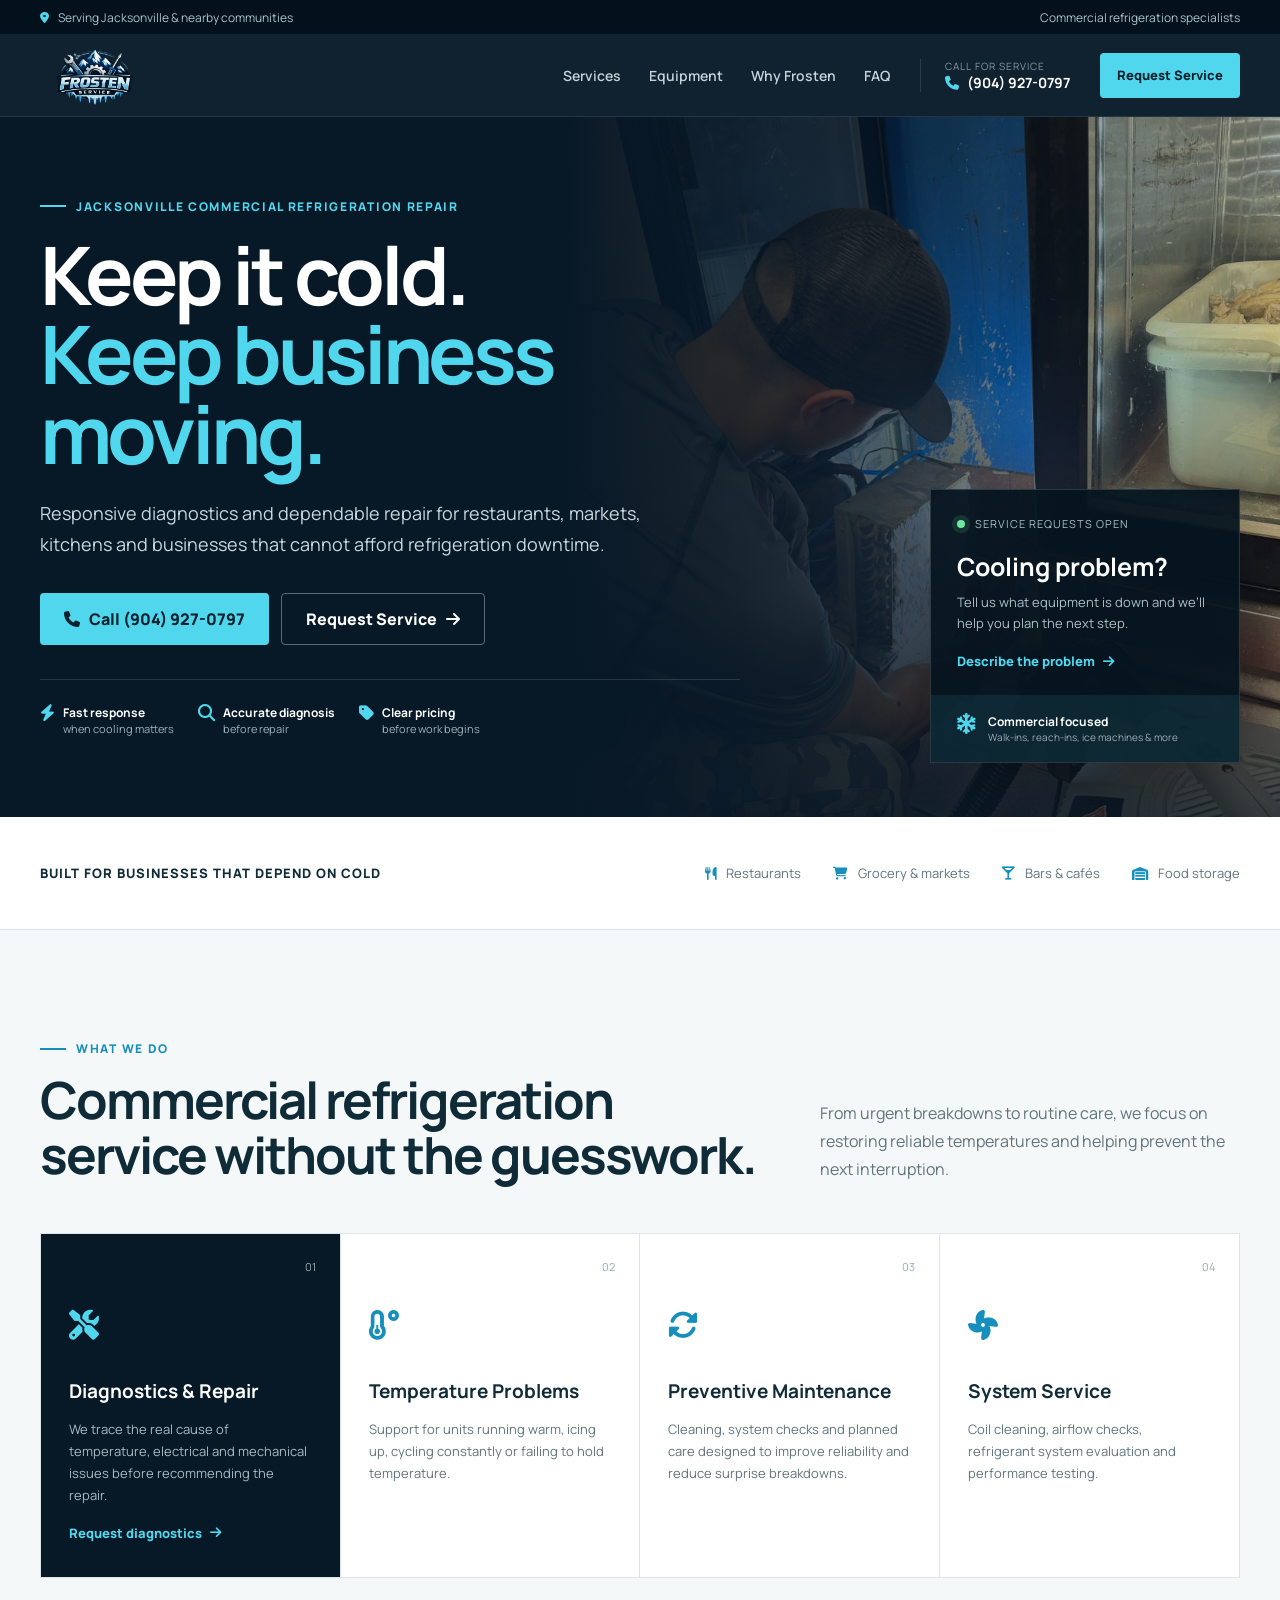
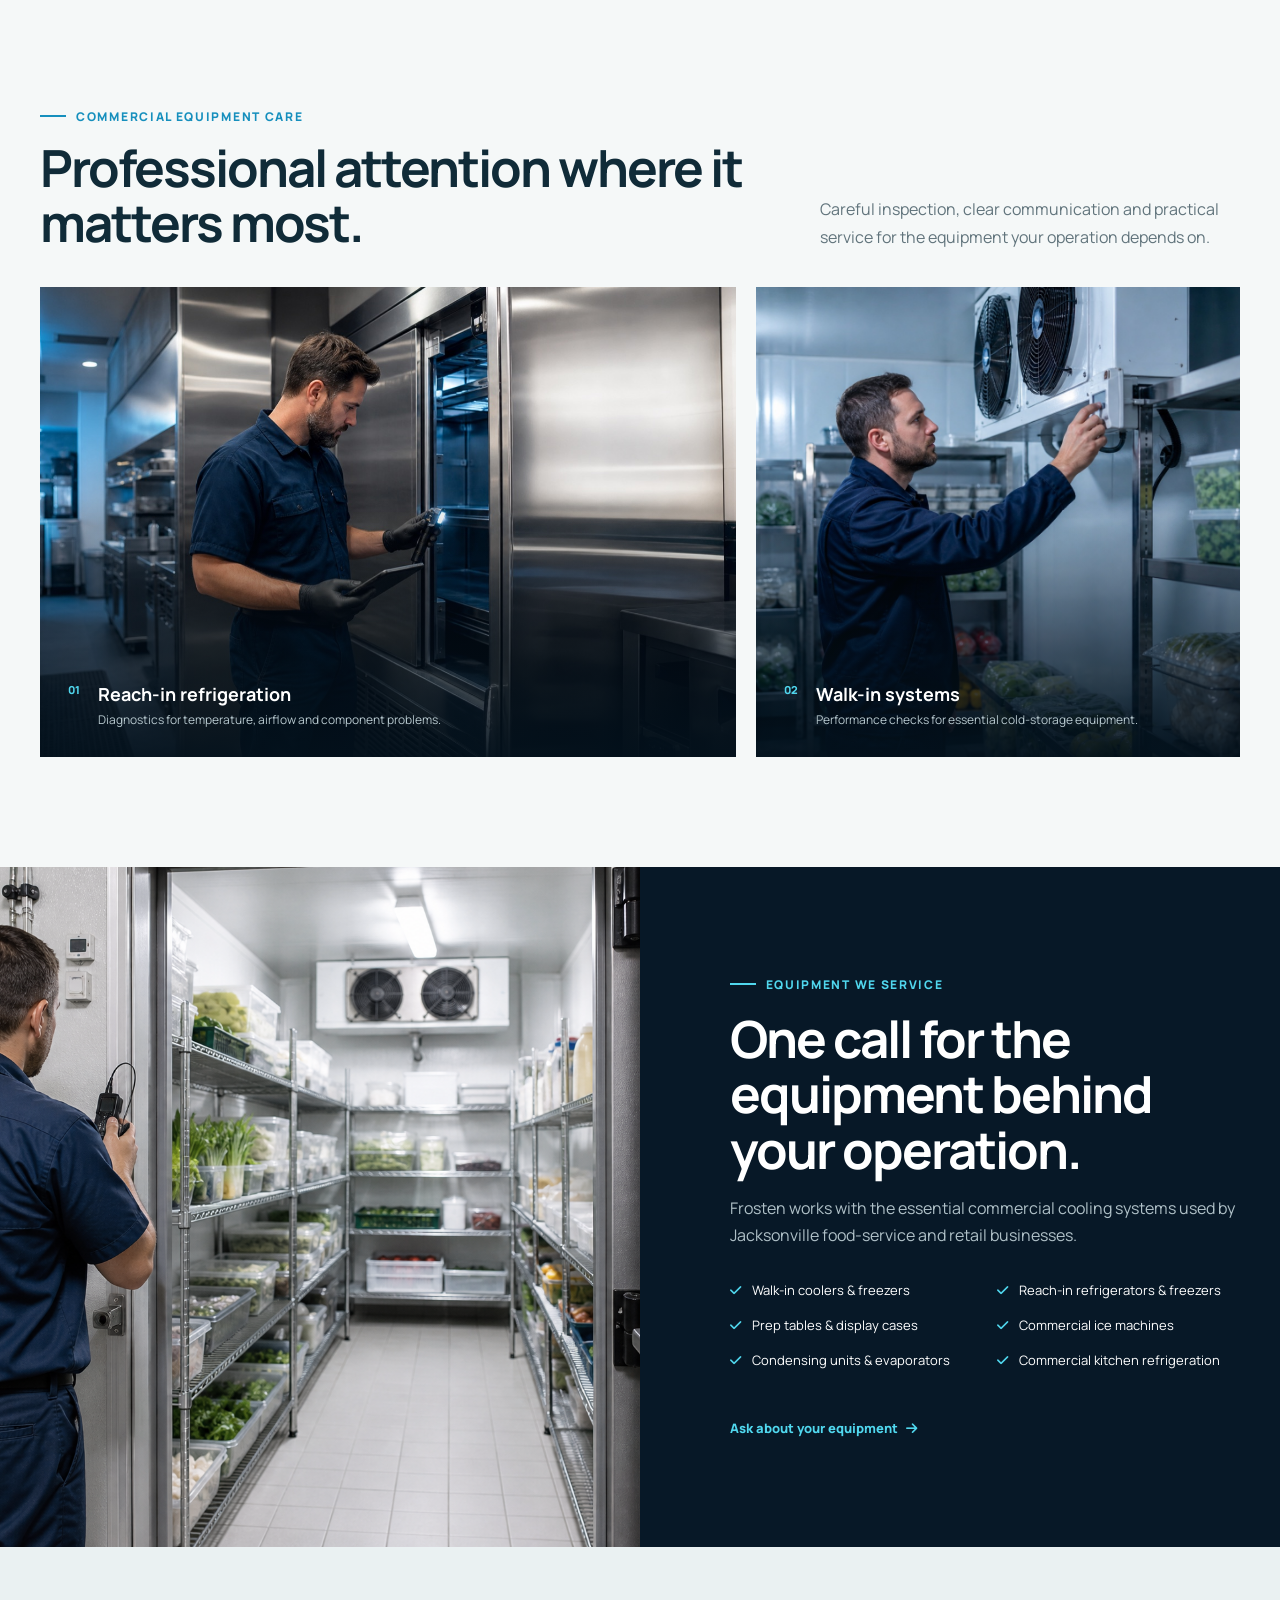
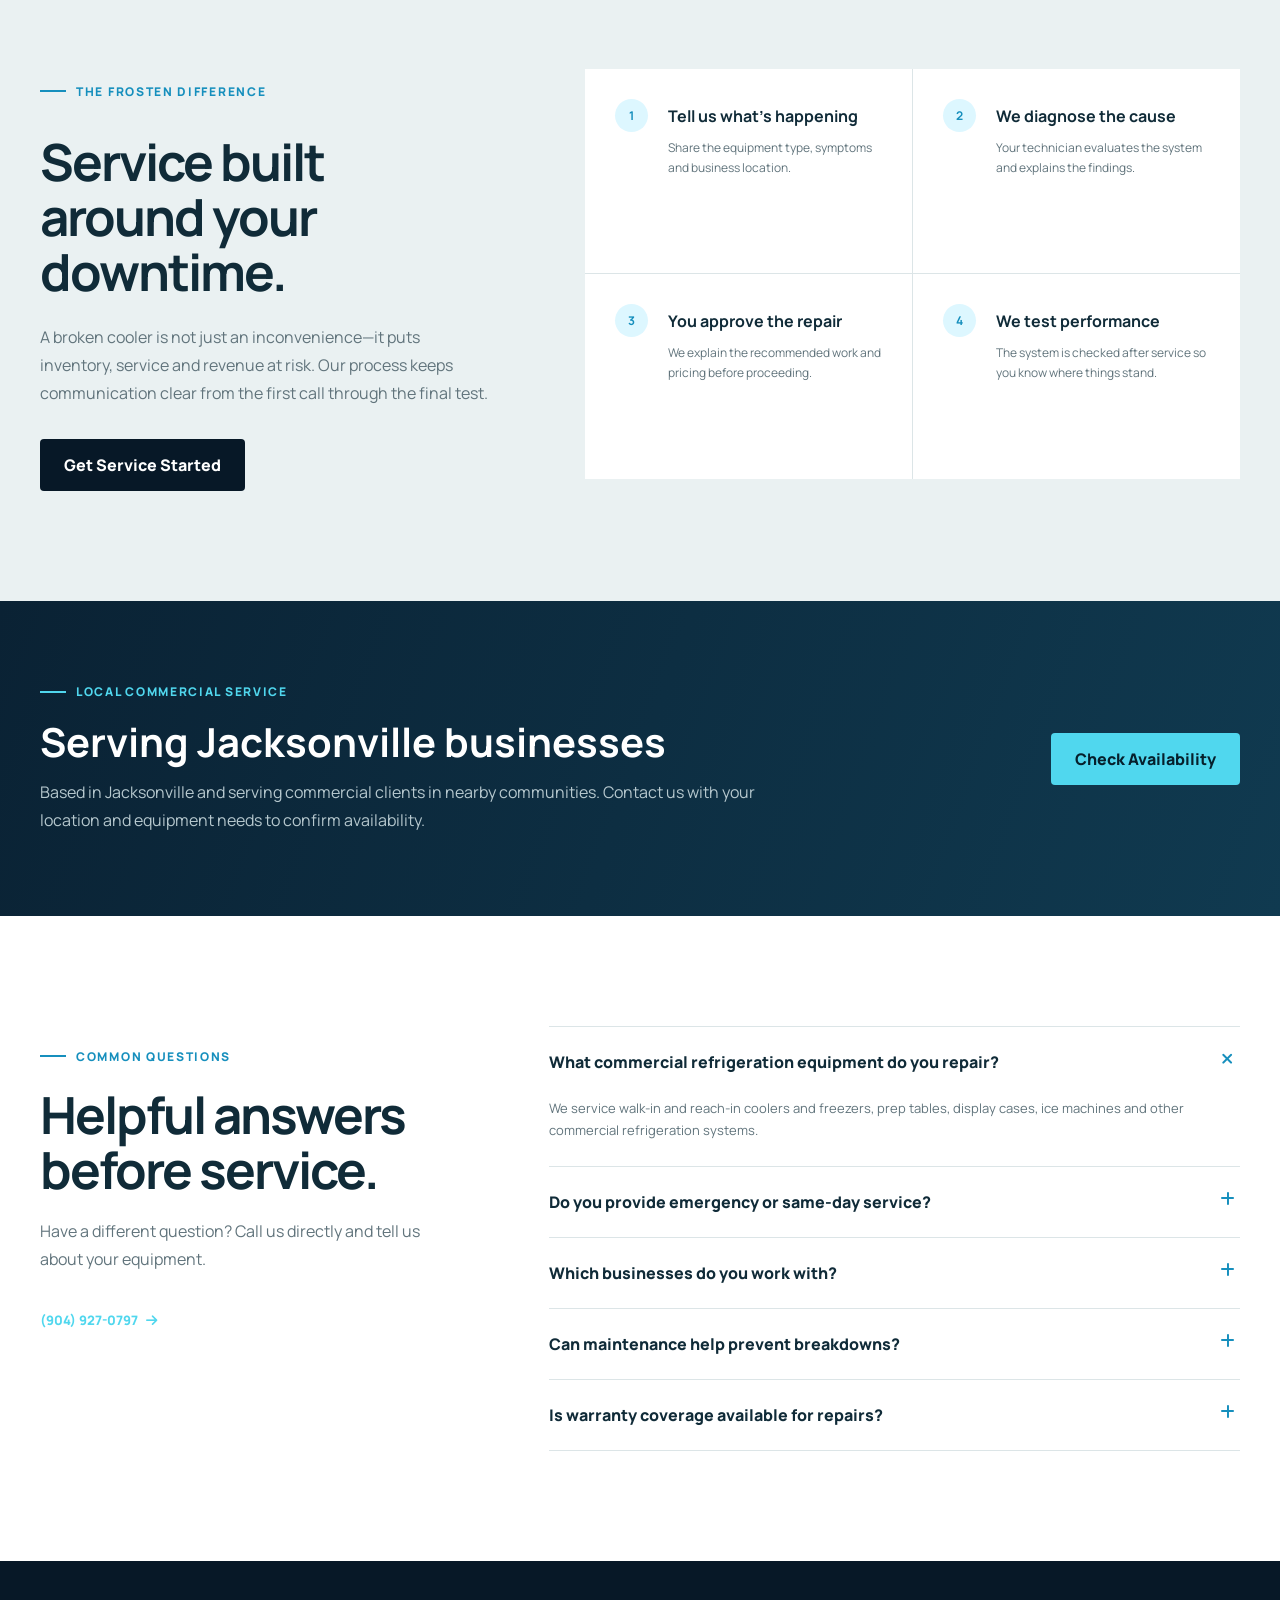
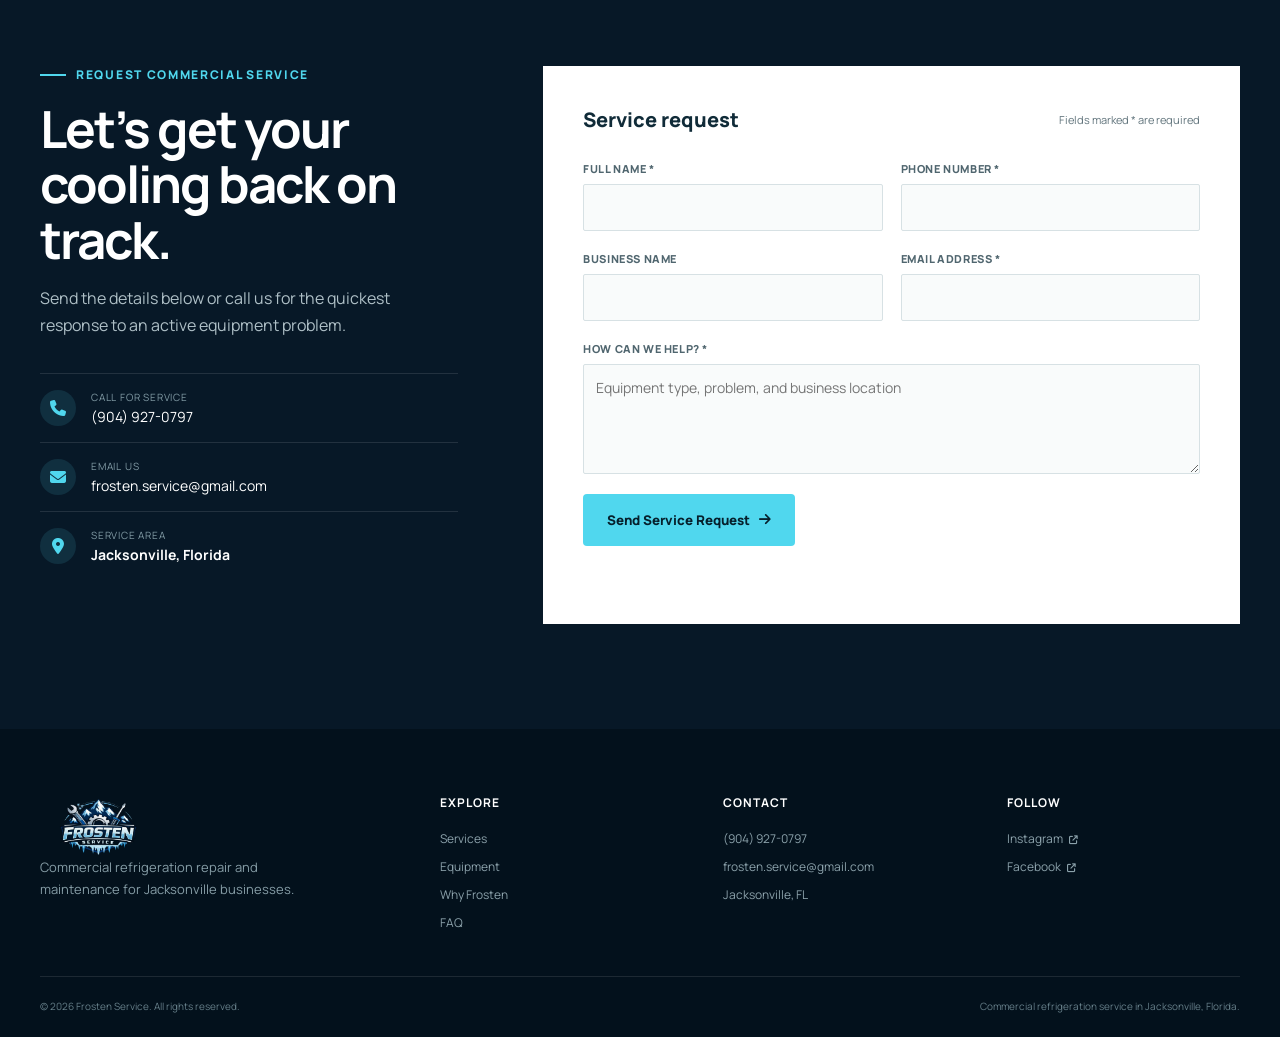
==== commit 511cf9fe: "Add visual service showcase and warranty FAQ" ====
--- a/index.html
+++ b/index.html
@@ -189,6 +189,38 @@
     </div>
 </div>
 </section>
+
+    <!-- Generated placeholder photography: replace these files with real Frosten job photos later -->
+    <section class="section field-work" aria-labelledby="field-work-title">
+      <div class="main-container">
+        <div class="section-heading field-work-heading">
+          <div>
+            <p class="eyebrow dark"><span></span> Commercial equipment care</p>
+            <h2 id="field-work-title">Professional attention where it matters most.</h2>
+          </div>
+          <p>Careful inspection, clear communication and practical service for the equipment your operation depends on.</p>
+        </div>
+
+        <div class="photo-grid">
+          <figure class="photo-card photo-card-large">
+            <img src="./img/placeholder-reach-in-service.jpg" alt="Technician inspecting a commercial reach-in refrigerator" loading="lazy">
+            <figcaption>
+              <span>01</span>
+              <div><strong>Reach-in refrigeration</strong><p>Diagnostics for temperature, airflow and component problems.</p></div>
+            </figcaption>
+          </figure>
+
+          <figure class="photo-card">
+            <img src="./img/placeholder-walk-in-service.jpg" alt="Technician checking controls inside a commercial walk-in cooler" loading="lazy">
+            <figcaption>
+              <span>02</span>
+              <div><strong>Walk-in systems</strong><p>Performance checks for essential cold-storage equipment.</p></div>
+            </figcaption>
+          </figure>
+        </div>
+      </div>
+    </section>
+
     <!-- Equipment serviced -->
     <section id="equipment" class="equipment">
 <div class="equipment-image">
@@ -318,6 +350,12 @@
 </i>
 </summary>
 <p>Regular cleaning and system checks can identify developing issues, support performance and reduce the risk of unexpected downtime.</p>
+</details>
+<details>
+<summary>Is warranty coverage available for repairs?<i class="fa-solid fa-plus">
+</i>
+</summary>
+<p>Warranty coverage can depend on the repair and the parts installed. We explain any applicable coverage and terms before the work is approved, so you know what is included.</p>
 </details>
     </div>
 </div>
--- a/style.css
+++ b/style.css
@@ -511,6 +511,78 @@
   color:#a8bbc2
 }
 
+/* Visual field-work showcase */
+.field-work {
+  padding-top:20px;
+  background:var(--paper)
+}
+
+.field-work-heading {
+  margin-bottom:36px
+}
+
+.photo-grid {
+  display:grid;
+  grid-template-columns:1.18fr .82fr;
+  gap:20px
+}
+
+.photo-card {
+  position:relative;
+  min-height:470px;
+  overflow:hidden;
+  background:var(--navy)
+}
+
+.photo-card img {
+  width:100%;
+  height:100%;
+  object-fit:cover;
+  transition:transform .5s ease
+}
+
+.photo-card:hover img {
+  transform:scale(1.025)
+}
+
+.photo-card::after {
+  content:"";
+  position:absolute;
+  inset:45% 0 0;
+  background:linear-gradient(transparent,rgba(3,17,28,.94));
+  pointer-events:none
+}
+
+.photo-card figcaption {
+  position:absolute;
+  left:0;
+  right:0;
+  bottom:0;
+  z-index:2;
+  display:flex;
+  align-items:flex-start;
+  gap:18px;
+  padding:28px;
+  color:#fff
+}
+
+.photo-card figcaption>span {
+  color:var(--cyan);
+  font-size:11px;
+  font-weight:800
+}
+
+.photo-card figcaption strong {
+  font-size:18px
+}
+
+.photo-card figcaption p {
+  margin-top:5px;
+  color:#b7c8ce;
+  font-size:12px;
+  line-height:1.5
+}
+
 .equipment {
   display:grid;
   grid-template-columns:1fr 1fr;
@@ -1147,6 +1219,14 @@
   gap:20px
 }
 
+.photo-grid {
+  grid-template-columns:1fr
+}
+
+.photo-card {
+  min-height:390px
+}
+
 .equipment {
   grid-template-columns:1fr
 }
@@ -1262,6 +1342,14 @@
   margin:28px 0
 }
 
+.photo-card {
+  min-height:320px
+}
+
+.photo-card figcaption {
+  padding:22px
+}
+
 .equipment-image {
   min-height:300px
 }
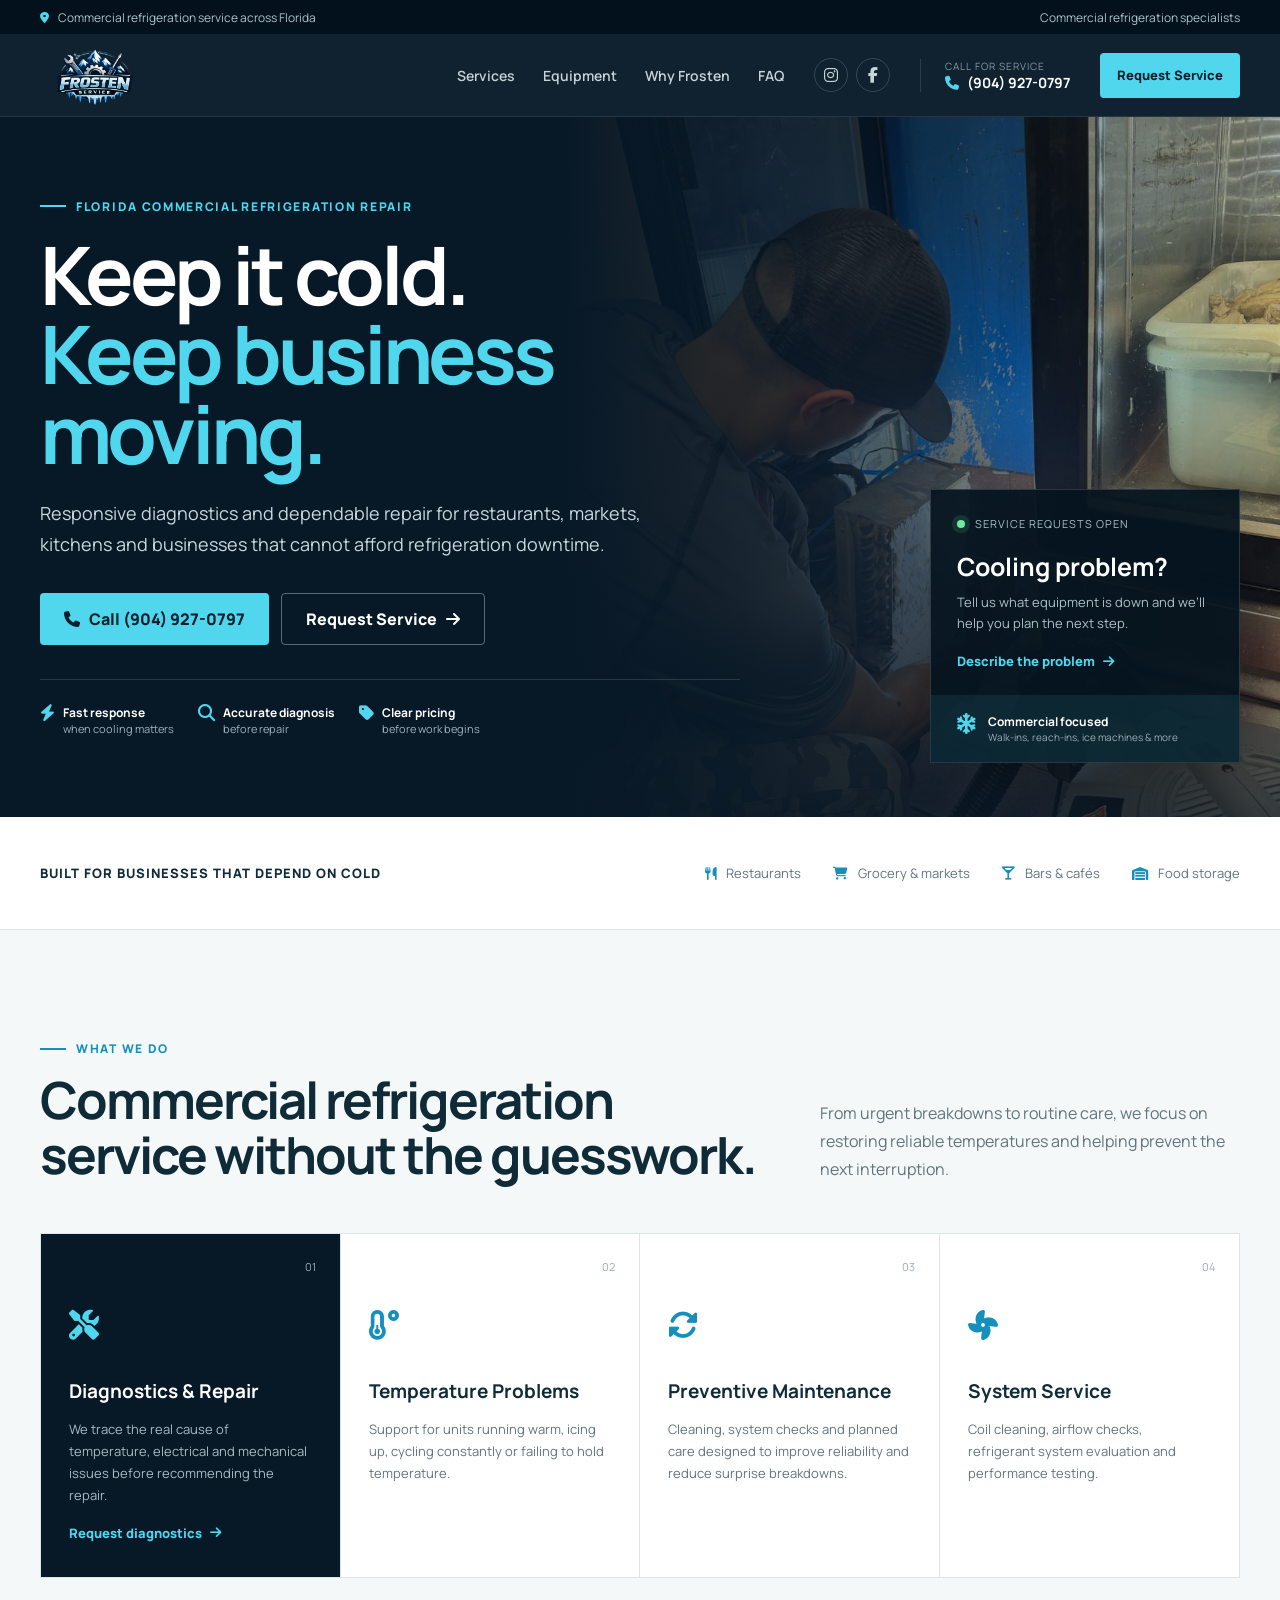
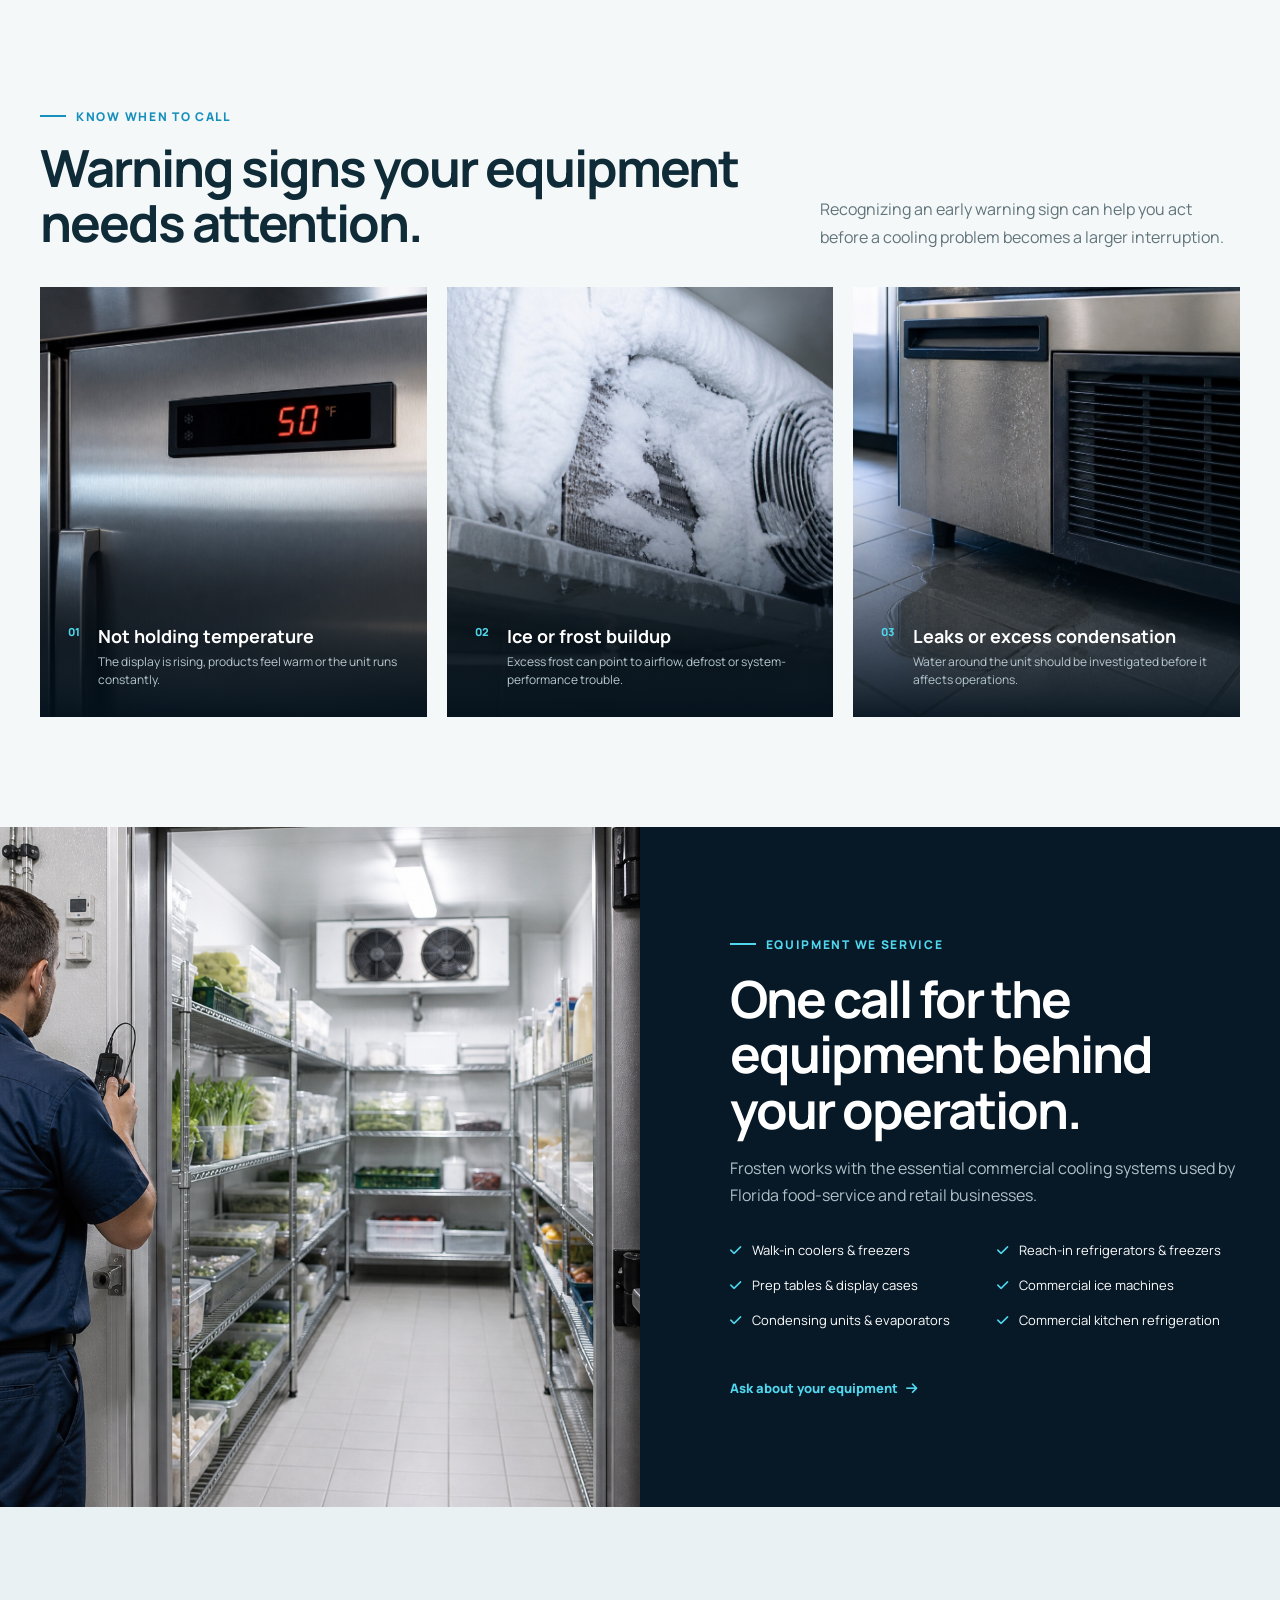
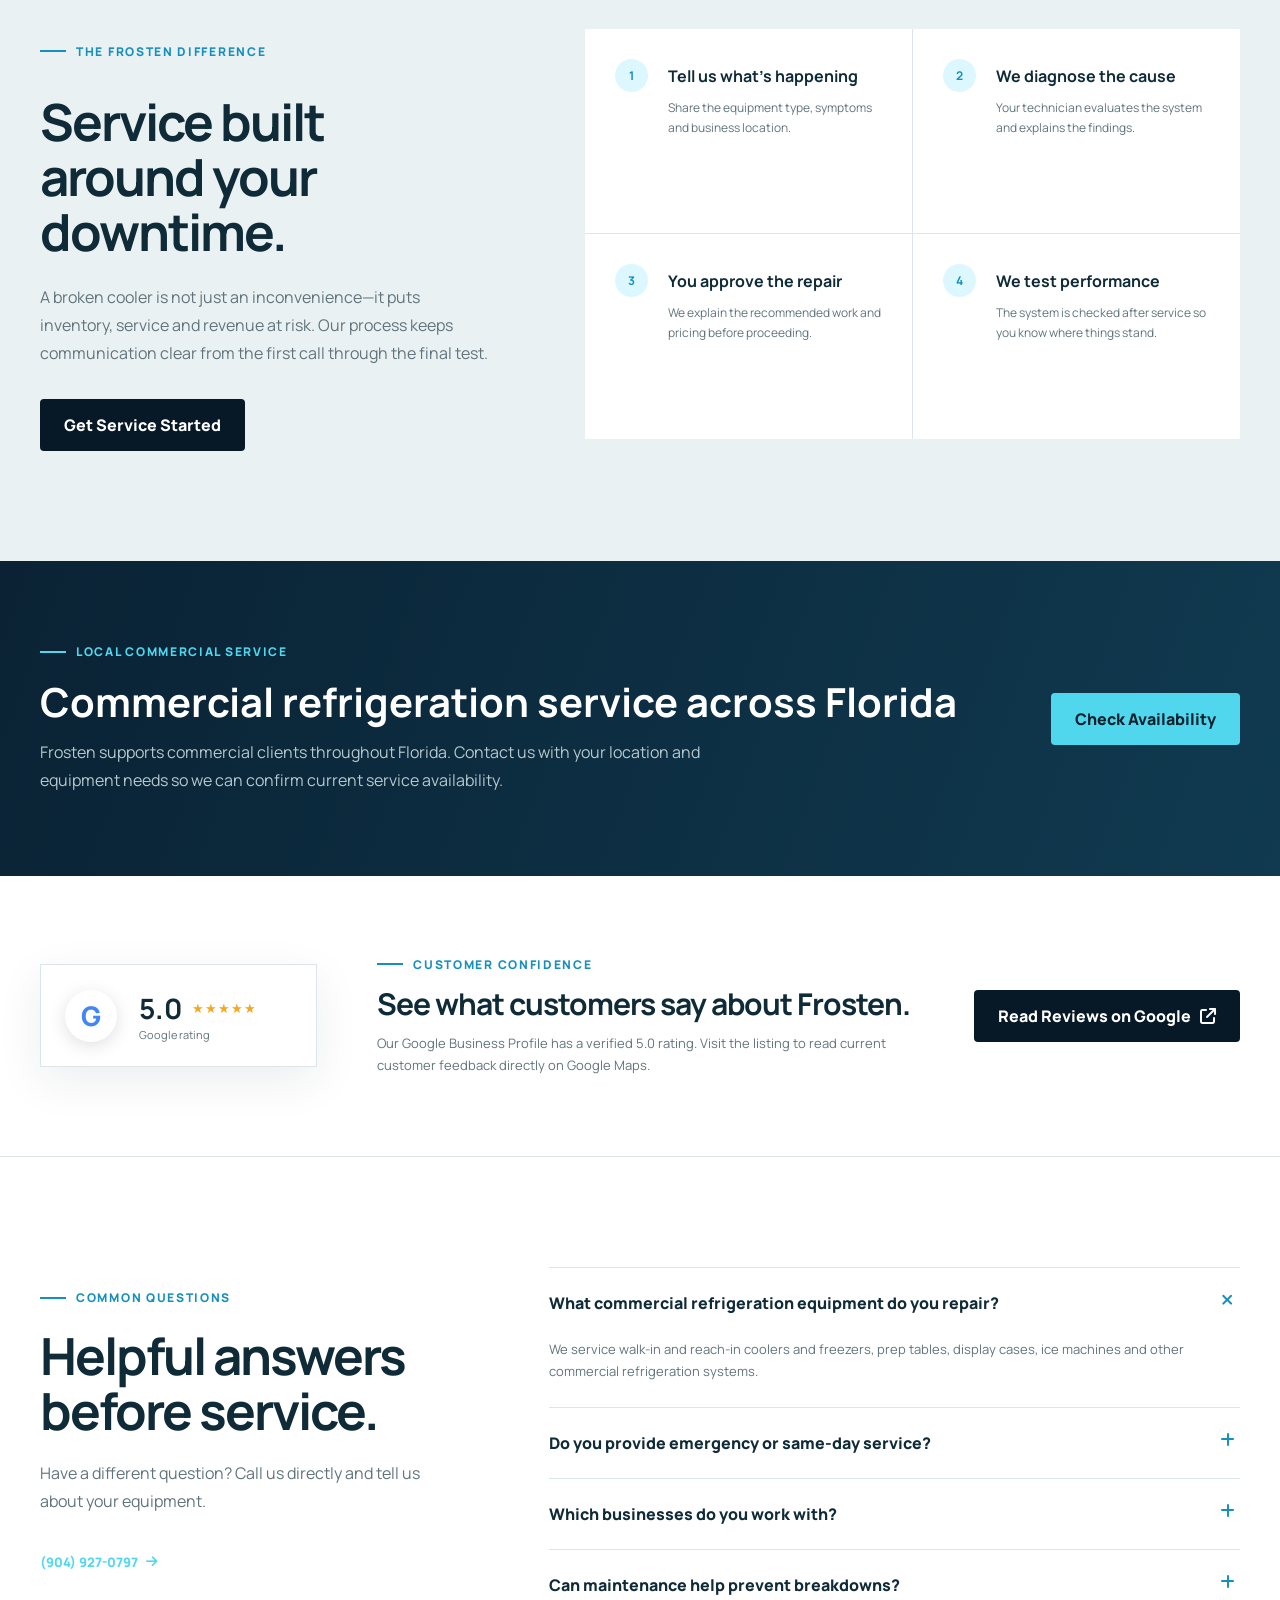
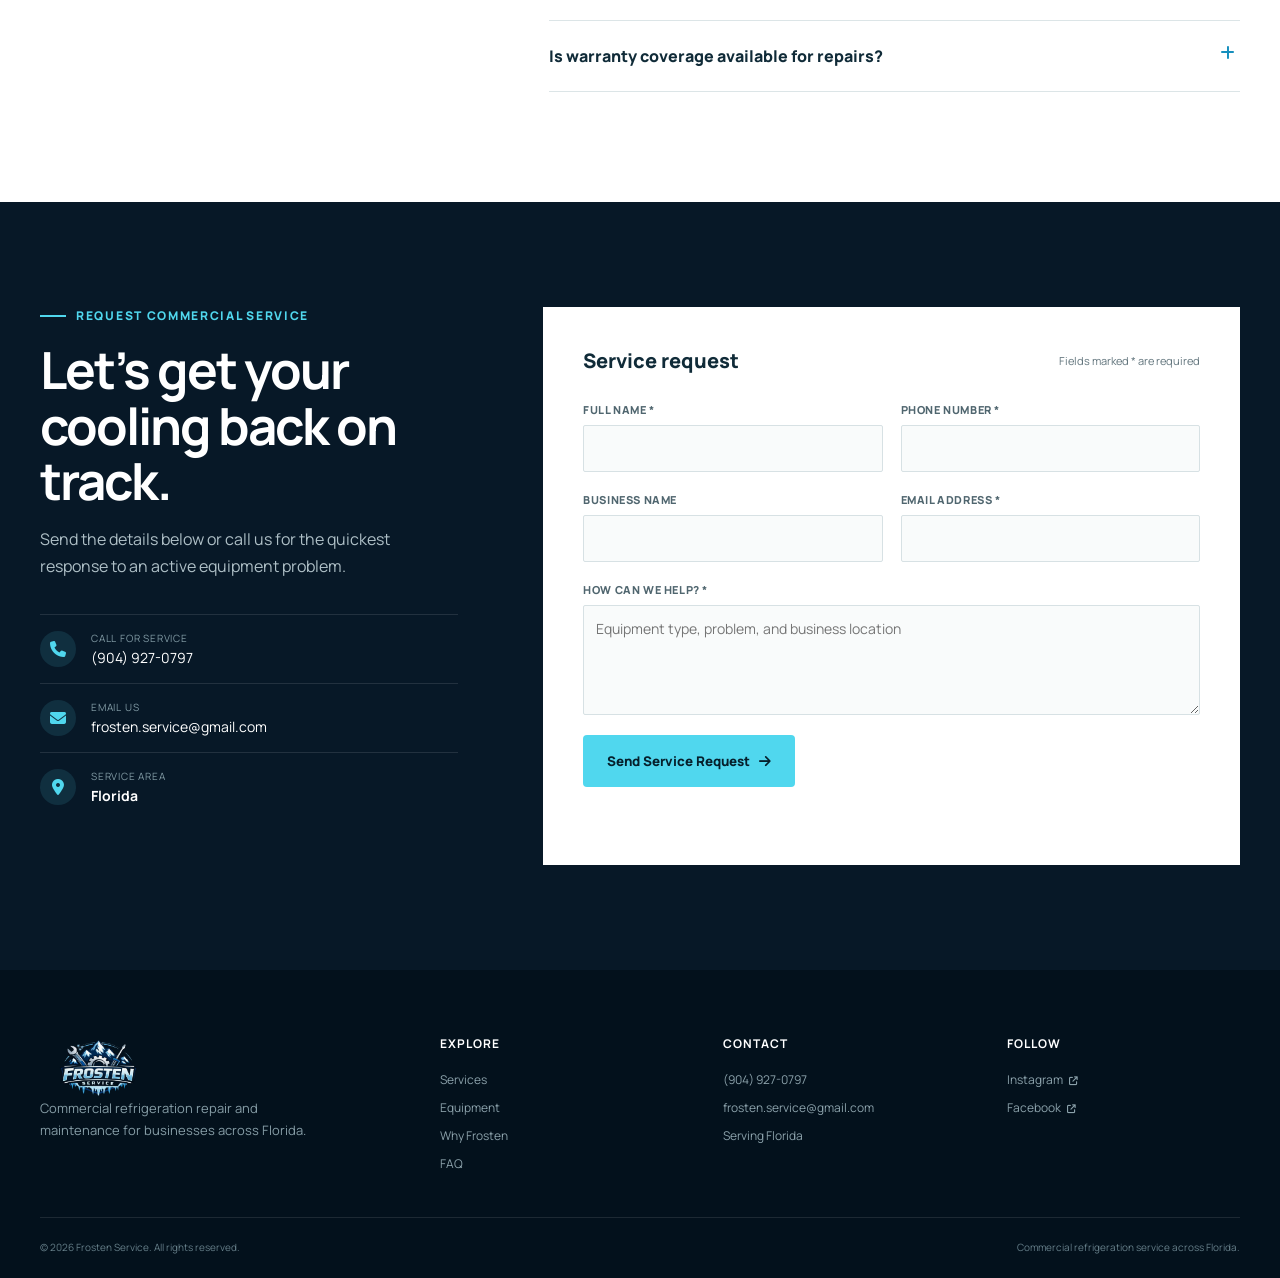
==== commit 8e9820b1: "Expand Florida service focus and visual guidance" ====
--- a/index.html
+++ b/index.html
@@ -3,23 +3,24 @@
 <head>
   <meta charset="UTF-8">
 <meta name="viewport" content="width=device-width, initial-scale=1.0">
-  <title>Commercial Refrigeration Repair Jacksonville, FL | Frosten</title>
-  <meta name="description" content="Fast commercial refrigeration repair in Jacksonville, FL for restaurants, stores and food-service businesses. Call Frosten for diagnostics, repair and maintenance.">
+  <title>Commercial Refrigeration Repair in Florida | Frosten</title>
+  <meta name="description" content="Commercial refrigeration repair across Florida for restaurants, stores and food-service businesses. Call Frosten for diagnostics, repair and maintenance.">
   <meta name="robots" content="index, follow">
 <meta name="theme-color" content="#071827">
   <meta property="og:type" content="website">
-<meta property="og:title" content="Commercial Refrigeration Repair in Jacksonville | Frosten">
-<meta property="og:description" content="Responsive commercial refrigeration repair that helps Jacksonville businesses protect inventory and reduce downtime.">
+<meta property="og:title" content="Commercial Refrigeration Repair in Florida | Frosten">
+<meta property="og:description" content="Responsive commercial refrigeration repair that helps Florida businesses protect inventory and reduce downtime.">
 <meta property="og:locale" content="en_US">
 <!-- Browser tab icon -->
 <link rel="icon" type="image/png" href="./img/logo.png">
 <link rel="apple-touch-icon" href="./img/logo.png">
+<link rel="canonical" href="https://frostenservice.com/">
   <link rel="preconnect" href="https://fonts.googleapis.com">
 <link rel="preconnect" href="https://fonts.gstatic.com" crossorigin>
 <link href="https://fonts.googleapis.com/css2?family=Manrope:wght@400;500;600;700;800&amp;display=swap" rel="stylesheet">
 <link rel="stylesheet" href="https://cdnjs.cloudflare.com/ajax/libs/font-awesome/6.5.0/css/all.min.css">
 <link rel="stylesheet" href="./style.css?v=20260825-1">
-  <script type="application/ld+json">{"@context":"https://schema.org","@type":"HVACBusiness","name":"Frosten Service","description":"Commercial refrigeration diagnostics, repair and preventive maintenance for Jacksonville businesses.","telephone":"+1-904-927-0797","email":"frosten.service@gmail.com","areaServed":{"@type":"City","name":"Jacksonville"},"address":{"@type":"PostalAddress","addressLocality":"Jacksonville","addressRegion":"FL","addressCountry":"US"},"sameAs":["https://www.instagram.com/frosten_service/","https://www.facebook.com/share/17W6uy663a/?mibextid=wwXIfr"]}</script>
+  <script type="application/ld+json">{"@context":"https://schema.org","@type":"HVACBusiness","name":"Frosten Service","url":"https://frostenservice.com/","description":"Commercial refrigeration diagnostics, repair and preventive maintenance for Florida businesses.","telephone":"+1-904-927-0797","email":"frosten.service@gmail.com","areaServed":{"@type":"State","name":"Florida"},"address":{"@type":"PostalAddress","addressLocality":"Jacksonville","addressRegion":"FL","addressCountry":"US"},"sameAs":["https://www.instagram.com/frosten_service/","https://www.facebook.com/share/17W6uy663a/?mibextid=wwXIfr"]}</script>
 </head>
 <body>
   <!-- Accessibility shortcut -->
@@ -29,7 +30,7 @@
 <div class="main-container">
 <span>
 <i class="fa-solid fa-location-dot">
-</i> Serving Jacksonville &amp; nearby communities</span>
+</i> Commercial refrigeration service across Florida</span>
 <span>Commercial refrigeration specialists</span>
 </div>
 </div>
@@ -54,6 +55,10 @@
 <a href="#why-us" class="nav-link">Why Frosten</a>
 <a href="#faq" class="nav-link">FAQ</a>
 </nav>
+<div class="header-socials" aria-label="Social media">
+  <a href="https://www.instagram.com/frosten_service/" target="_blank" rel="noopener" aria-label="Frosten on Instagram"><i class="fa-brands fa-instagram"></i></a>
+  <a href="https://www.facebook.com/share/17W6uy663a/?mibextid=wwXIfr" target="_blank" rel="noopener" aria-label="Frosten on Facebook"><i class="fa-brands fa-facebook-f"></i></a>
+</div>
 <a class="header-phone" href="tel:+19049270797">
 <span>Call for service</span>
 <strong>
@@ -76,7 +81,7 @@
       <div class="hero-copy">
 <p class="eyebrow">
 <span>
-</span> Jacksonville commercial refrigeration repair</p>
+</span> Florida commercial refrigeration repair</p>
 <h1>Keep it cold.<br>
 <em>Keep business moving.</em>
 </h1>
@@ -190,31 +195,39 @@
 </div>
 </section>
 
-    <!-- Generated placeholder photography: replace these files with real Frosten job photos later -->
+    <!-- Generated educational placeholders: replace these files with real Frosten job photos later -->
     <section class="section field-work" aria-labelledby="field-work-title">
       <div class="main-container">
         <div class="section-heading field-work-heading">
           <div>
-            <p class="eyebrow dark"><span></span> Commercial equipment care</p>
-            <h2 id="field-work-title">Professional attention where it matters most.</h2>
+            <p class="eyebrow dark"><span></span> Know when to call</p>
+            <h2 id="field-work-title">Warning signs your equipment needs attention.</h2>
           </div>
-          <p>Careful inspection, clear communication and practical service for the equipment your operation depends on.</p>
+          <p>Recognizing an early warning sign can help you act before a cooling problem becomes a larger interruption.</p>
         </div>
 
         <div class="photo-grid">
-          <figure class="photo-card photo-card-large">
-            <img src="./img/placeholder-reach-in-service.jpg" alt="Technician inspecting a commercial reach-in refrigerator" loading="lazy">
+          <figure class="photo-card">
+            <img src="./img/placeholder-temperature-warning.jpg" alt="Commercial refrigerator displaying an unsafe warm temperature" loading="lazy">
             <figcaption>
               <span>01</span>
-              <div><strong>Reach-in refrigeration</strong><p>Diagnostics for temperature, airflow and component problems.</p></div>
+              <div><strong>Not holding temperature</strong><p>The display is rising, products feel warm or the unit runs constantly.</p></div>
             </figcaption>
           </figure>
 
           <figure class="photo-card">
-            <img src="./img/placeholder-walk-in-service.jpg" alt="Technician checking controls inside a commercial walk-in cooler" loading="lazy">
+            <img src="./img/placeholder-ice-buildup.jpg" alt="Heavy ice buildup on a commercial refrigeration evaporator" loading="lazy">
             <figcaption>
               <span>02</span>
-              <div><strong>Walk-in systems</strong><p>Performance checks for essential cold-storage equipment.</p></div>
+              <div><strong>Ice or frost buildup</strong><p>Excess frost can point to airflow, defrost or system-performance trouble.</p></div>
+            </figcaption>
+          </figure>
+
+          <figure class="photo-card">
+            <img src="./img/placeholder-equipment-leak.jpg" alt="Water leaking beneath commercial refrigeration equipment" loading="lazy">
+            <figcaption>
+              <span>03</span>
+              <div><strong>Leaks or excess condensation</strong><p>Water around the unit should be investigated before it affects operations.</p></div>
             </figcaption>
           </figure>
         </div>
@@ -231,7 +244,7 @@
 <span>
 </span> Equipment we service</p>
 <h2>One call for the equipment behind your operation.</h2>
-<p>Frosten works with the essential commercial cooling systems used by Jacksonville food-service and retail businesses.</p>
+<p>Frosten works with the essential commercial cooling systems used by Florida food-service and retail businesses.</p>
 <ul>
 <li>
 <i class="fa-solid fa-check">
@@ -307,12 +320,28 @@
 <p class="eyebrow">
 <span>
 </span> Local commercial service</p>
-<h2>Serving Jacksonville businesses</h2>
-<p>Based in Jacksonville and serving commercial clients in nearby communities. Contact us with your location and equipment needs to confirm availability.</p>
+<h2>Commercial refrigeration service across Florida</h2>
+<p>Frosten supports commercial clients throughout Florida. Contact us with your location and equipment needs so we can confirm current service availability.</p>
 </div>
 <a class="btn btn-primary" href="tel:+19049270797">Check Availability</a>
 </div>
 </section>
+
+    <!-- Verified Google rating -->
+    <section class="reviews" aria-labelledby="reviews-title">
+      <div class="main-container reviews-grid">
+        <div class="google-rating" aria-label="5.0 star rating on Google">
+          <span class="google-mark">G</span>
+          <div><strong>5.0</strong><span class="stars">★★★★★</span><small>Google rating</small></div>
+        </div>
+        <div class="reviews-copy">
+          <p class="eyebrow dark"><span></span> Customer confidence</p>
+          <h2 id="reviews-title">See what customers say about Frosten.</h2>
+          <p>Our Google Business Profile has a verified 5.0 rating. Visit the listing to read current customer feedback directly on Google Maps.</p>
+        </div>
+        <a class="btn btn-dark" href="https://www.google.com/maps/place/Frosten+Service/@30.1462505,-81.5041494,10z/data=!3m1!4b1!4m6!3m5!1s0x20a51088736a884f:0x509ed4e94eb23441!8m2!3d30.1462505!4d-81.5041494!16s%2Fg%2F11zb9jdyzk" target="_blank" rel="noopener">Read Reviews on Google <i class="fa-solid fa-arrow-up-right-from-square"></i></a>
+      </div>
+    </section>
     <!-- Frequently asked questions -->
     <section id="faq" class="section faq">
 <div class="main-container faq-grid">
@@ -384,7 +413,7 @@
 <div class="contact-method">
 <i class="fa-solid fa-location-dot">
 </i>
-<span>Service area<strong>Jacksonville, Florida</strong>
+<span>Service area<strong>Florida</strong>
 </span>
 </div>
 </div>
@@ -426,7 +455,7 @@
 <a href="#home" class="footer-logo">
 <img src="./img/logo.png" alt="Frosten Service">
 </a>
-<p>Commercial refrigeration repair and maintenance for Jacksonville businesses.</p>
+<p>Commercial refrigeration repair and maintenance for businesses across Florida.</p>
 </div>
 <div>
 <h3>Explore</h3>
@@ -439,7 +468,7 @@
 <h3>Contact</h3>
 <a href="tel:+19049270797">(904) 927-0797</a>
 <a href="mailto:frosten.service@gmail.com">frosten.service@gmail.com</a>
-<span>Jacksonville, FL</span>
+<span>Serving Florida</span>
 </div>
 <div>
 <h3>Follow</h3>
@@ -453,7 +482,7 @@
 </div>
 <div class="main-container footer-bottom">
 <p>&copy; 2026 Frosten Service. All rights reserved.</p>
-<p>Commercial refrigeration service in Jacksonville, Florida.</p>
+<p>Commercial refrigeration service across Florida.</p>
 </div>
 </footer>
   <!-- Back-to-top control -->
--- a/style.css
+++ b/style.css
@@ -133,6 +133,29 @@
 
 .nav-link:hover,.nav-link.active {
   color:var(--cyan)
+}
+
+.header-socials {
+  display:flex;
+  gap:8px
+}
+
+.header-socials a {
+  width:34px;
+  height:34px;
+  display:grid;
+  place-items:center;
+  color:#c6d4d9;
+  border:1px solid rgba(255,255,255,.16);
+  border-radius:50%;
+  text-decoration:none;
+  transition:color .2s ease,border-color .2s ease,background .2s ease
+}
+
+.header-socials a:hover {
+  color:var(--navy);
+  border-color:var(--cyan);
+  background:var(--cyan)
 }
 
 .header-phone {
@@ -523,13 +546,13 @@
 
 .photo-grid {
   display:grid;
-  grid-template-columns:1.18fr .82fr;
+  grid-template-columns:repeat(3,1fr);
   gap:20px
 }
 
 .photo-card {
   position:relative;
-  min-height:470px;
+  min-height:430px;
   overflow:hidden;
   background:var(--navy)
 }
@@ -581,6 +604,77 @@
   color:#b7c8ce;
   font-size:12px;
   line-height:1.5
+}
+
+/* Verified Google rating */
+.reviews {
+  padding:80px 0;
+  background:#fff;
+  border-bottom:1px solid var(--line)
+}
+
+.reviews-grid {
+  display:grid;
+  grid-template-columns:.62fr 1.2fr auto;
+  align-items:center;
+  gap:60px
+}
+
+.google-rating {
+  display:flex;
+  align-items:center;
+  gap:22px;
+  padding:24px;
+  border:1px solid var(--line);
+  box-shadow:0 14px 45px rgba(9,42,56,.08)
+}
+
+.google-mark {
+  width:52px;
+  height:52px;
+  display:grid;
+  place-items:center;
+  color:#4285f4;
+  background:#fff;
+  border-radius:50%;
+  box-shadow:0 4px 18px rgba(0,0,0,.12);
+  font-size:27px;
+  font-weight:800
+}
+
+.google-rating>div {
+  display:grid;
+  grid-template-columns:auto auto;
+  align-items:center;
+  column-gap:10px
+}
+
+.google-rating strong {
+  font-size:28px
+}
+
+.google-rating .stars {
+  color:#f5a623;
+  font-size:13px;
+  letter-spacing:1px
+}
+
+.google-rating small {
+  grid-column:1/-1;
+  color:var(--muted);
+  font-size:11px
+}
+
+.reviews-copy h2 {
+  margin:10px 0 8px;
+  font-size:30px;
+  letter-spacing:-1px
+}
+
+.reviews-copy>p:not(.eyebrow) {
+  color:var(--muted);
+  font-size:13px;
+  line-height:1.7
 }
 
 .equipment {
@@ -1025,7 +1119,7 @@
 
 
 @media(max-width:1050px) {
-  .header-phone {
+.header-phone {
   display:none
 }
 
@@ -1067,6 +1161,15 @@
 
 .business-strip span {
   font-size:11px
+}
+
+.reviews-grid {
+  grid-template-columns:.75fr 1.25fr;
+  gap:35px
+}
+
+.reviews-grid>.btn {
+  grid-column:2
 }
 
 
@@ -1227,6 +1330,15 @@
   min-height:390px
 }
 
+.reviews-grid {
+  grid-template-columns:1fr
+}
+
+.reviews-grid>.btn {
+  grid-column:auto;
+  justify-self:start
+}
+
 .equipment {
   grid-template-columns:1fr
 }
